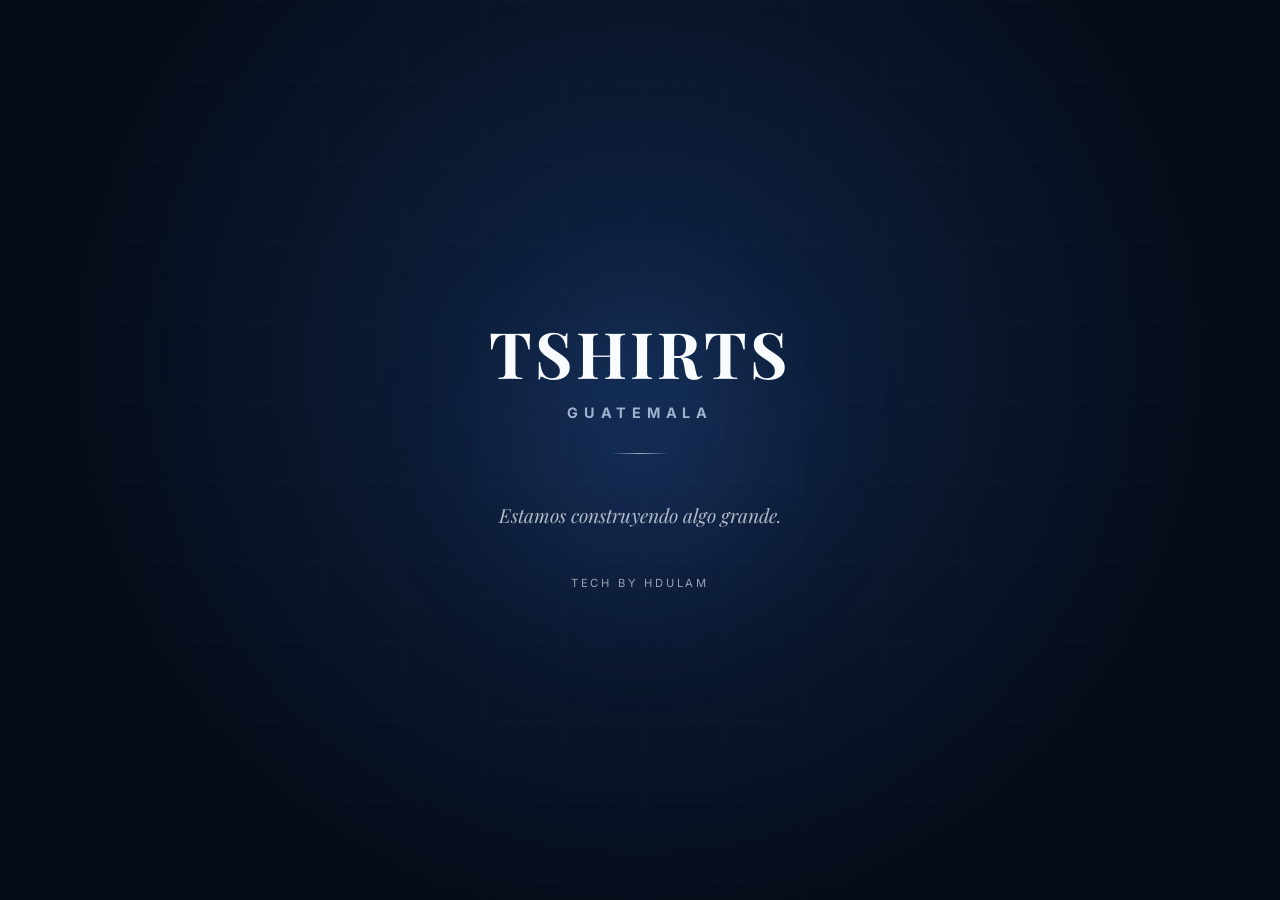
==== index.html @ 7cea71c8 "upload" ====
<!DOCTYPE html>
<html lang="es">
<head>
<meta charset="UTF-8" />
<meta name="viewport" content="width=device-width, initial-scale=1.0" />
<title>TShirts Guatemala — Próximamente</title>

<link href="https://fonts.googleapis.com/css2?family=Playfair+Display:wght@400;600&family=Inter:wght@300;400;500&display=swap" rel="stylesheet">

<style>
*{margin:0;padding:0;box-sizing:border-box}

:root{
  --bg:#050b18;
  --navy:#0d1b2a;
  --soft:#12243d;
  --white:#f8fbff;
  --muted:#9fb3d1;
}

body{
  height:100vh;
  background: radial-gradient(circle at 50% 40%, #0f2547 0%, #050b18 70%);
  font-family:'Inter',sans-serif;
  color:var(--white);
  display:flex;
  align-items:center;
  justify-content:center;
  overflow:hidden;
}

/* subtle noise */
body::before{
  content:"";
  position:fixed;
  inset:0;
  background:linear-gradient(rgba(255,255,255,.03) 1px,transparent 1px),
             linear-gradient(90deg,rgba(255,255,255,.03) 1px,transparent 1px);
  background-size:80px 80px;
  opacity:.4;
}

.wrap{
  text-align:center;
  animation:fade 1s ease forwards;
}

@keyframes fade{
  from{opacity:0;transform:translateY(20px)}
  to{opacity:1;transform:translateY(0)}
}

.brand{
  font-family:'Playfair Display',serif;
  font-size:clamp(2.5rem,6vw,4rem);
  letter-spacing:.05em;
}

.brand span{
  display:block;
  font-size:.9rem;
  letter-spacing:.4em;
  margin-top:.6rem;
  color:var(--muted);
  font-family:'Inter',sans-serif;
}

.line{
  width:60px;
  height:1px;
  background:linear-gradient(90deg,transparent,var(--white),transparent);
  margin:2rem auto;
  opacity:.6;
}

.subtitle{
  font-size:.85rem;
  letter-spacing:.35em;
  text-transform:uppercase;
  color:var(--muted);
}

.message{
  margin-top:3rem;
  font-family:'Playfair Display',serif;
  font-style:italic;
  font-size:1.2rem;
  opacity:.7;
}

.footer{
  margin-top:3rem;
  font-size:.7rem;
  letter-spacing:.25em;
  text-transform:uppercase;
  opacity:.6;
}

.footer span{
  opacity:1;
}

/* elegant floating glow */
.glow{
  position:fixed;
  width:400px;
  height:400px;
  background:radial-gradient(circle, rgba(80,140,255,.15), transparent 70%);
  top:50%;left:50%;
  transform:translate(-50%,-50%);
  filter:blur(60px);
  z-index:-1;
}

</style>
</head>

<body>

<div class="glow"></div>

<main class="wrap">

  <h1 class="brand">
    TSHIRTS
    <span>GUATEMALA</span>
  </h1>

  <div class="line"></div>

  <p class="message">Estamos construyendo algo grande.</p>

  <div class="footer">Tech by <span>HDULAM</span></div>

</main>

</body>
</html>
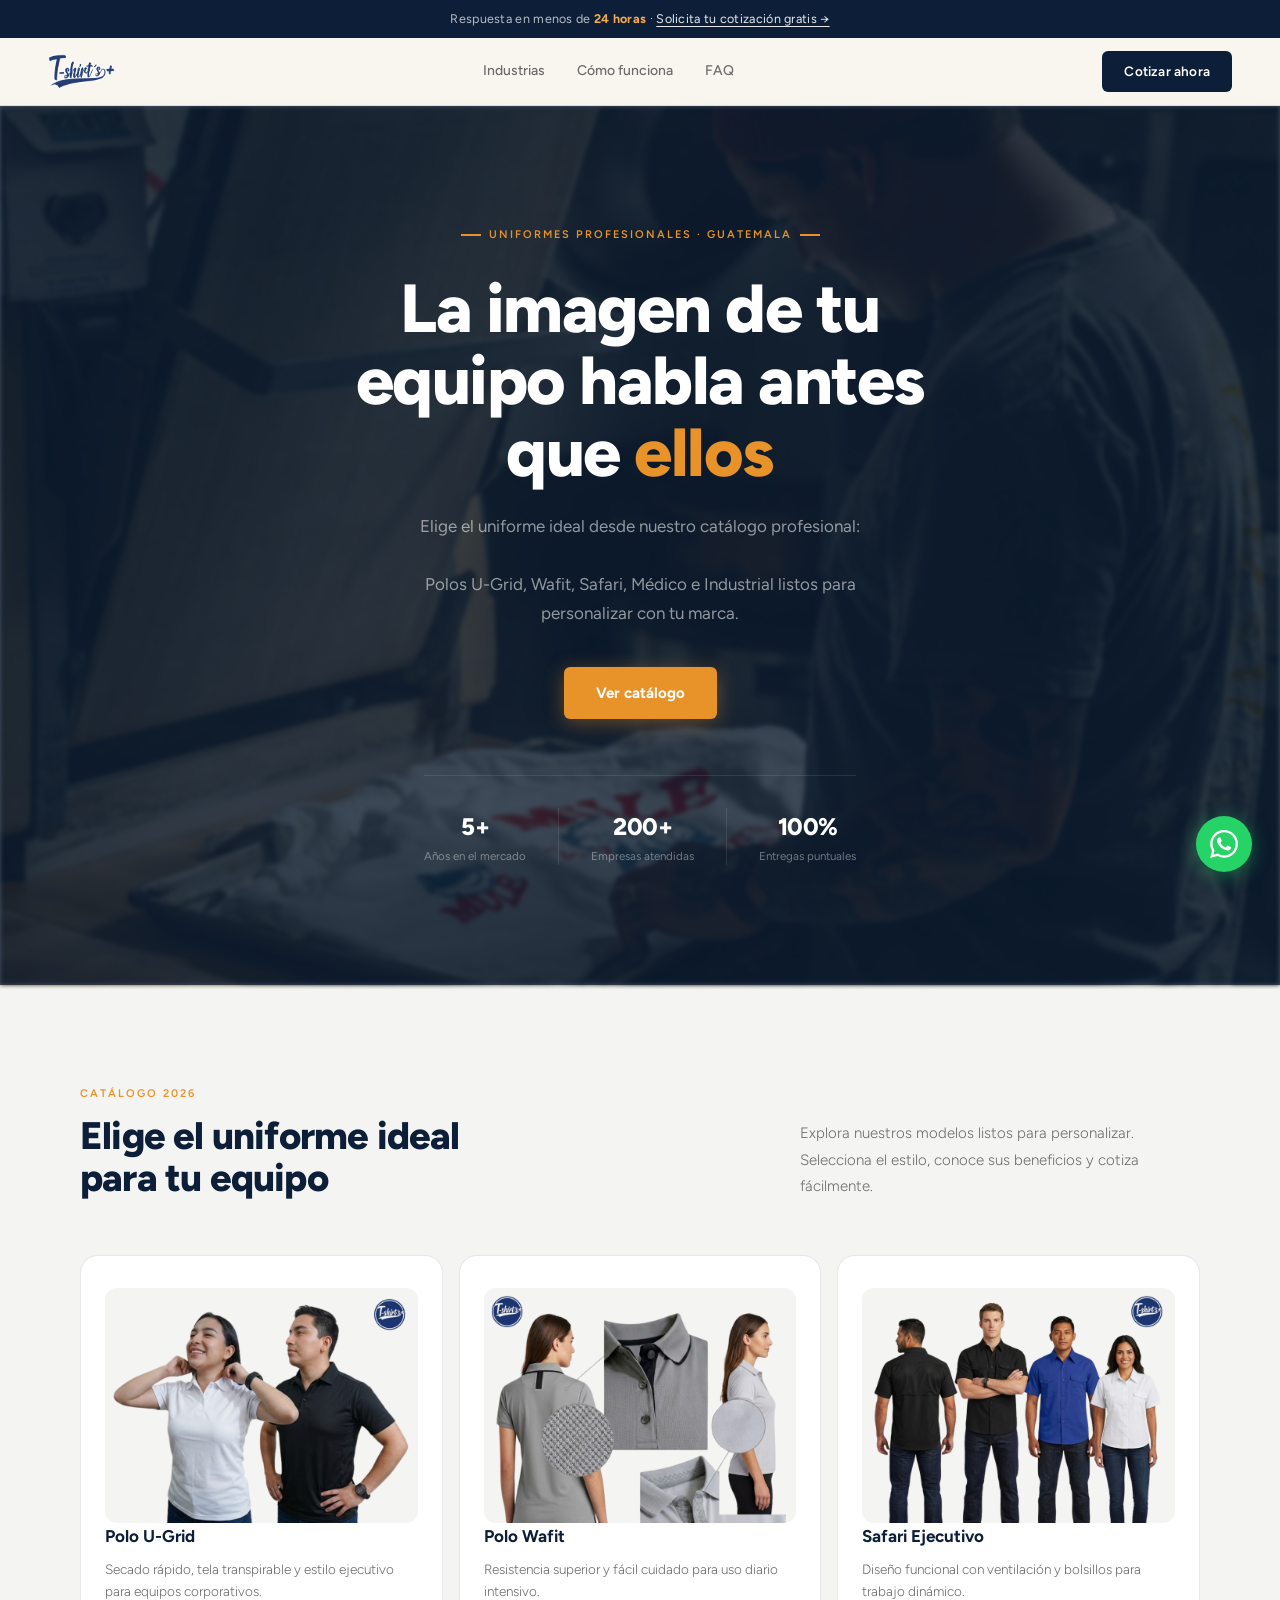
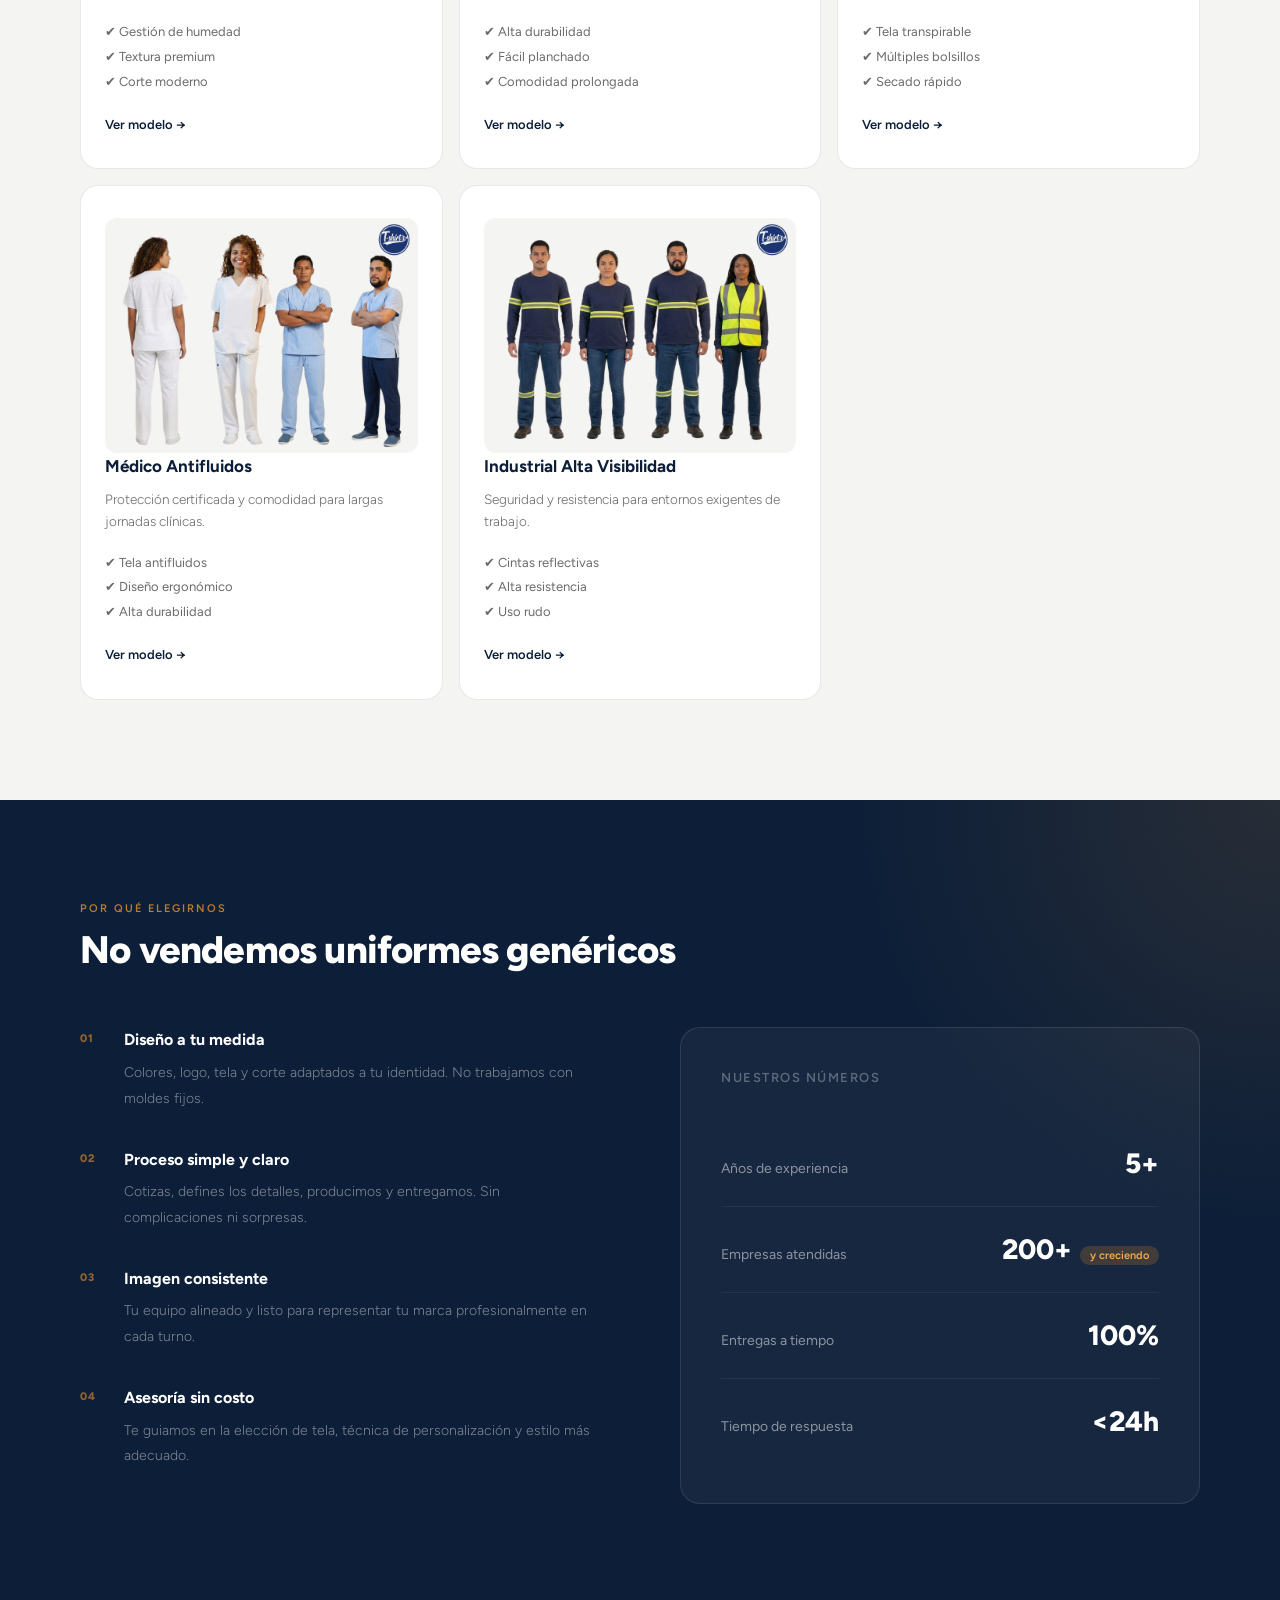
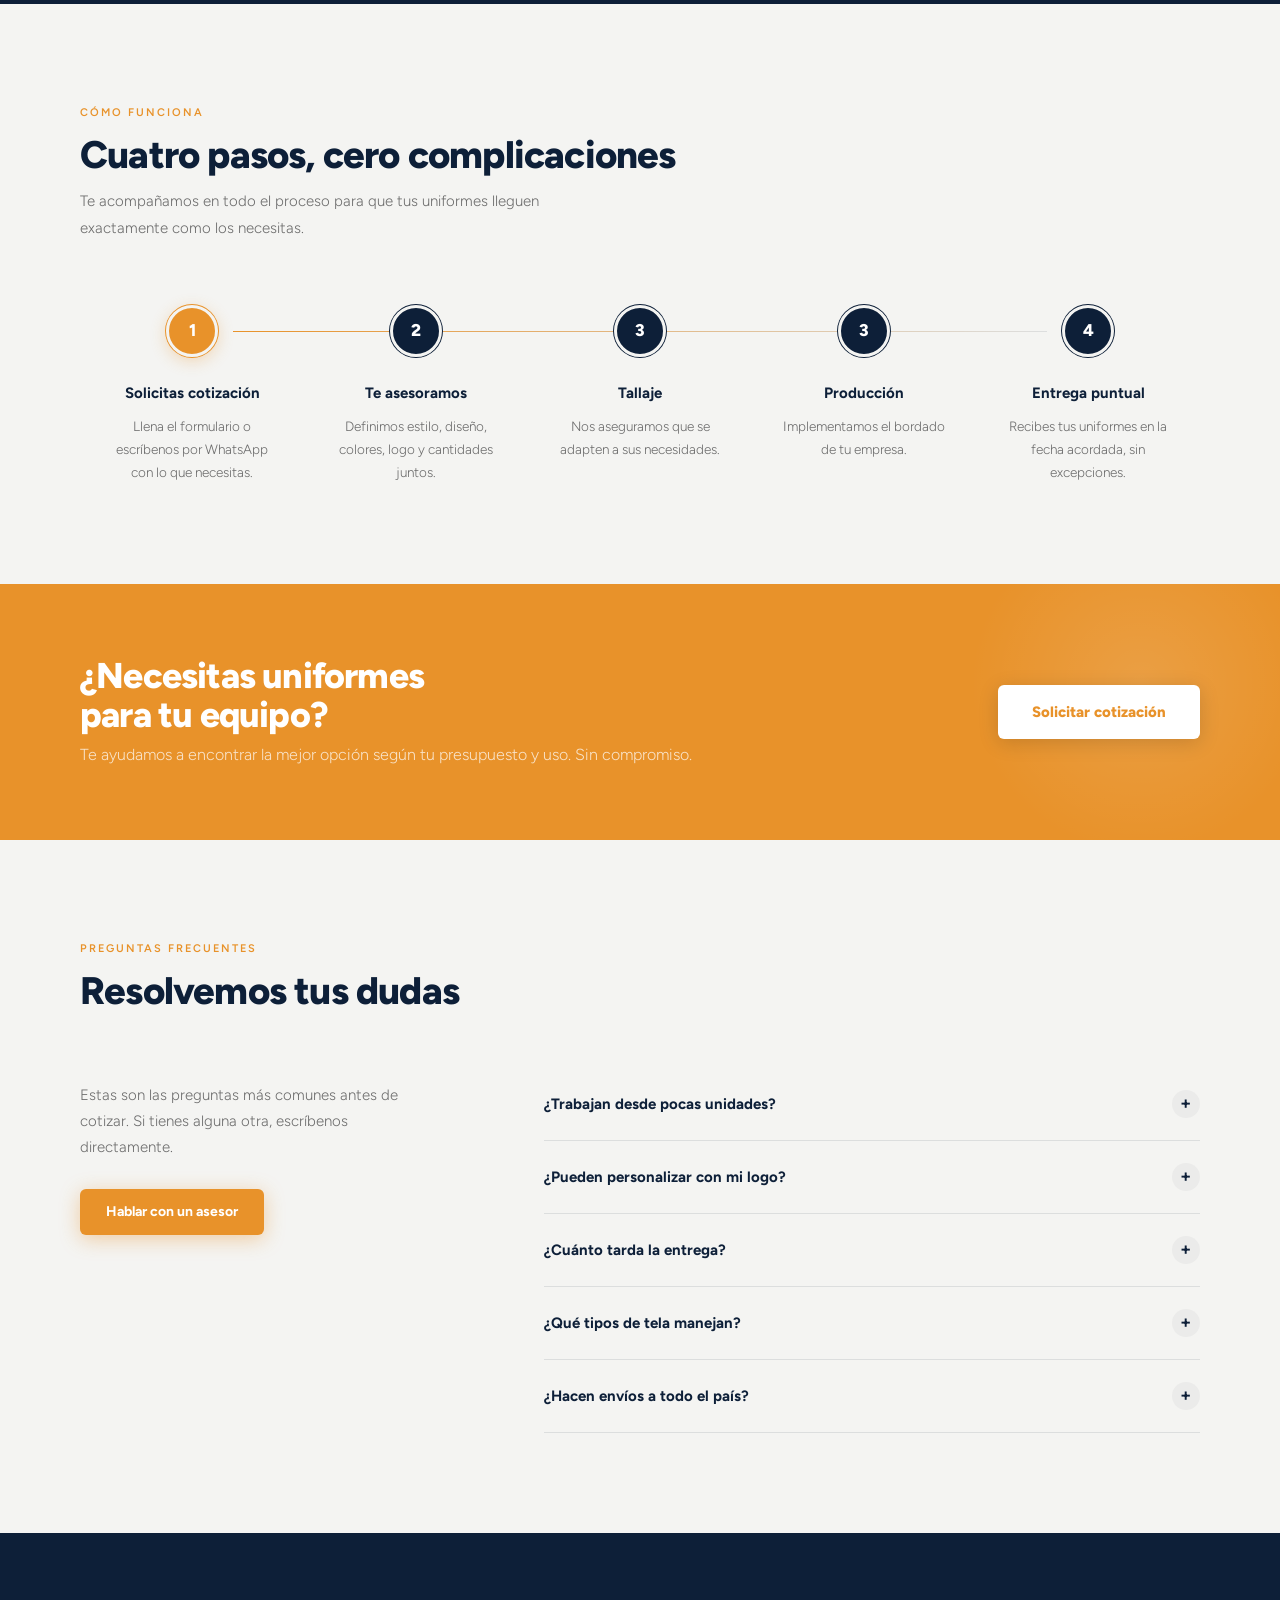
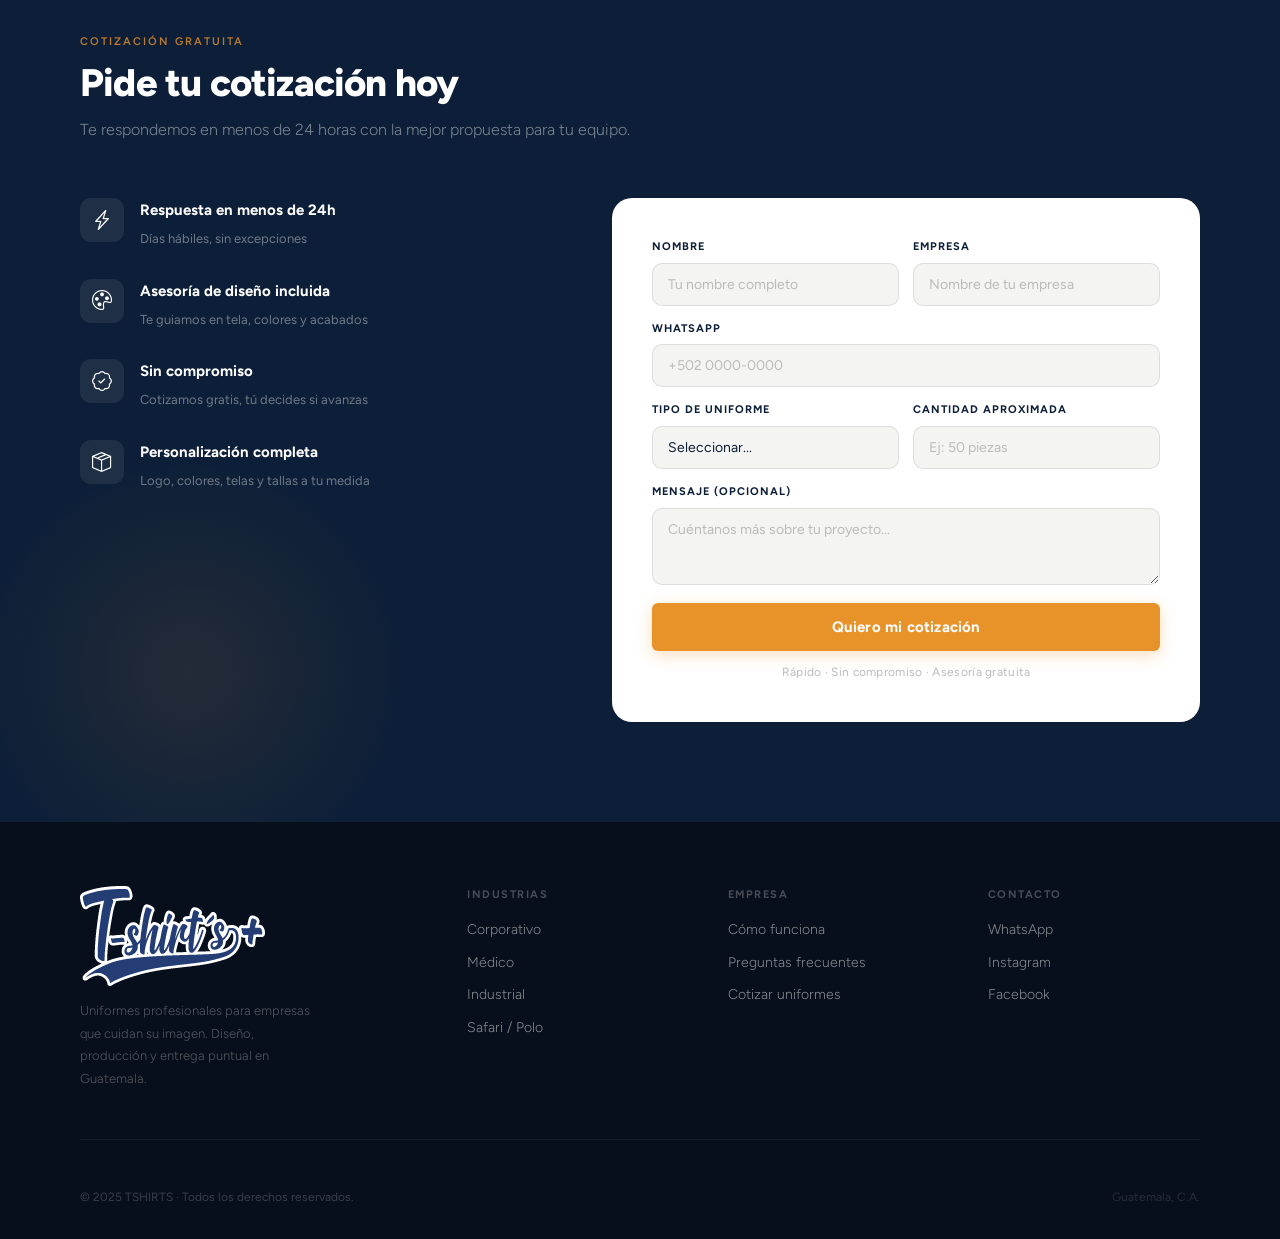
==== commit 614e25e7: "launch" ====
--- a/index.html
+++ b/index.html
@@ -1,138 +1,506 @@
 <!DOCTYPE html>
 <html lang="es">
 <head>
-<meta charset="UTF-8" />
-<meta name="viewport" content="width=device-width, initial-scale=1.0" />
-<title>TShirts Guatemala — Próximamente</title>
-
-<link href="https://fonts.googleapis.com/css2?family=Playfair+Display:wght@400;600&family=Inter:wght@300;400;500&display=swap" rel="stylesheet">
-
-<style>
-*{margin:0;padding:0;box-sizing:border-box}
-
-:root{
-  --bg:#050b18;
-  --navy:#0d1b2a;
-  --soft:#12243d;
-  --white:#f8fbff;
-  --muted:#9fb3d1;
+<meta charset="UTF-8">
+<meta name="viewport" content="width=device-width, initial-scale=1.0">
+<title>TSHIRTS — Uniformes Profesionales Guatemala</title>
+<link rel="preconnect" href="https://fonts.googleapis.com">
+<link href="https://fonts.googleapis.com/css2?family=Figtree:wght@300;400;500;600;700;800;900&display=swap" rel="stylesheet">
+<link rel="stylesheet" href="style.css">
+<link rel="stylesheet" href="https://cdn.jsdelivr.net/npm/bootstrap-icons@1.11.3/font/bootstrap-icons.min.css">
+</head>
+<body>
+
+<div class="topbar">
+  Respuesta en menos de <strong>24 horas</strong> · <a href="#cotizar">Solicita tu cotización gratis →</a>
+</div>
+
+<nav>
+  <a class="logo" href="#">
+  <img src="img/logo.png" alt="TShirts">
+</a>
+  <div class="nav-links">
+    <a href="#industrias">Industrias</a>
+    <a href="#proceso">Cómo funciona</a>
+    <a href="#faq">FAQ</a>
+  </div>
+  <a href="#cotizar" class="nav-cta">Cotizar ahora</a>
+  <button class="nav-hamburger" id="hamburger" aria-label="Menú">
+    <span></span><span></span><span></span>
+  </button>
+</nav>
+
+<!-- Menú móvil -->
+<div class="mobile-menu" id="mobileMenu">
+  <a href="#industrias" onclick="closeMobileMenu()">Industrias</a>
+  <a href="#proceso" onclick="closeMobileMenu()">Cómo funciona</a>
+  <a href="#faq" onclick="closeMobileMenu()">FAQ</a>
+  <a href="#cotizar" class="mob-cta" onclick="closeMobileMenu()">Cotizar ahora</a>
+</div>
+
+<!-- HERO -->
+<section class="hero">
+  <div class="hero-left">
+    <div class="hero-tag">Uniformes profesionales · Guatemala</div>
+    <h1>La imagen de tu<br>equipo habla antes<br>que <em>ellos</em></h1>
+    <p class="hero-sub">Elige el uniforme ideal desde nuestro catálogo profesional: <br> </br> Polos U-Grid, Wafit, Safari, Médico e Industrial listos para personalizar con tu marca.</p>
+    <div class="hero-btns">
+      <a href="#cotizar" class="btn-primary">Ver catálogo</a>
+    </div>
+    <div class="hero-proof">
+      <div class="hero-proof-item">
+        <span class="hero-proof-n">5+</span>
+        <span class="hero-proof-l">Años en el mercado</span>
+      </div>
+      <div class="hero-proof-divider"></div>
+      <div class="hero-proof-item">
+        <span class="hero-proof-n">200+</span>
+        <span class="hero-proof-l">Empresas atendidas</span>
+      </div>
+      <div class="hero-proof-divider"></div>
+      <div class="hero-proof-item">
+        <span class="hero-proof-n">100%</span>
+        <span class="hero-proof-l">Entregas puntuales</span>
+      </div>
+    </div>
+  </div>
+
+
+  <div class="hero-right">
+    <div class="hero-img-placeholder">
+      <img src="img/sfondo.jpg" alt="Uniformes" style="width:100%;height:100%;object-fit:cover;display:block;">
+    </div>
+  </div>
+</section>
+
+<!-- TRUST
+<div class="trust-bar">
+  <span class="trust-label">Confían en nosotros</span>
+  <div class="trust-divider"></div>
+  <div class="trust-logos">
+    <span class="trust-logo-item">Clínica Santa Ana</span>
+    <span class="trust-logo-item">Grupo Industrial GT</span>
+    <span class="trust-logo-item">Hotel Las Cumbres</span>
+    <span class="trust-logo-item">Constructora Alfa</span>
+    <span class="trust-logo-item">Farmacias Del Pueblo</span>
+  </div>
+</div>-->
+
+<!-- INDUSTRIAS -->
+<section class="ind-section" id="catalogo">
+  <div class="section-header">
+    <div>
+      <div class="section-label">Catálogo 2026</div>
+      <div class="section-title">Elige el uniforme ideal<br>para tu equipo</div>
+    </div>
+    <p class="section-sub">
+      Explora nuestros modelos listos para personalizar. Selecciona el estilo, conoce sus beneficios y cotiza fácilmente.
+    </p>
+  </div>
+
+  <div class="ind-grid">
+
+    <!-- U-GRID -->
+    <div class="ind-card">
+      <div class="card-img">
+        <img src="img/1.png" alt="Polo U-Grid">
+      </div>
+      <div class="ind-name">Polo U-Grid</div>
+      <div class="ind-desc">
+        Secado rápido, tela transpirable y estilo ejecutivo para equipos corporativos.
+      </div>
+      <ul class="card-features">
+        <li>✔ Gestión de humedad</li>
+        <li>✔ Textura premium</li>
+        <li>✔ Corte moderno</li>
+      </ul>
+      <a href="polo-ugrid/" class="ind-link">Ver modelo →</a>
+    </div>
+
+    <!-- WAFIT -->
+    <div class="ind-card">
+      <div class="card-img">
+        <img src="img/2.png" alt="Polo Wafit">
+      </div>
+      <div class="ind-name">Polo Wafit</div>
+      <div class="ind-desc">
+        Resistencia superior y fácil cuidado para uso diario intensivo.
+      </div>
+      <ul class="card-features">
+        <li>✔ Alta durabilidad</li>
+        <li>✔ Fácil planchado</li>
+        <li>✔ Comodidad prolongada</li>
+      </ul>
+      <a href="polo-wafit/" class="ind-link">Ver modelo →</a>
+    </div>
+
+    <!-- SAFARI -->
+    <div class="ind-card">
+      <div class="card-img">
+        <img src="img/3.png" alt="Uniforme Safari">
+      </div>
+      <div class="ind-name">Safari Ejecutivo</div>
+      <div class="ind-desc">
+        Diseño funcional con ventilación y bolsillos para trabajo dinámico.
+      </div>
+      <ul class="card-features">
+        <li>✔ Tela transpirable</li>
+        <li>✔ Múltiples bolsillos</li>
+        <li>✔ Secado rápido</li>
+      </ul>
+      <a href="safari/" class="ind-link">Ver modelo →</a>
+    </div>
+
+    <!-- MÉDICO -->
+    <div class="ind-card">
+      <div class="card-img">
+        <img src="img/5.png" alt="Uniforme Médico">
+      </div>
+      <div class="ind-name">Médico Antifluidos</div>
+      <div class="ind-desc">
+        Protección certificada y comodidad para largas jornadas clínicas.
+      </div>
+      <ul class="card-features">
+        <li>✔ Tela antifluidos</li>
+        <li>✔ Diseño ergonómico</li>
+        <li>✔ Alta durabilidad</li>
+      </ul>
+      <a href="medico/" class="ind-link">Ver modelo →</a>
+    </div>
+
+    <!-- INDUSTRIAL -->
+    <div class="ind-card">
+      <div class="card-img">
+        <img src="img/7.png" alt="Uniforme Industrial">
+      </div>
+      <div class="ind-name">Industrial Alta Visibilidad</div>
+      <div class="ind-desc">
+        Seguridad y resistencia para entornos exigentes de trabajo.
+      </div>
+      <ul class="card-features">
+        <li>✔ Cintas reflectivas</li>
+        <li>✔ Alta resistencia</li>
+        <li>✔ Uso rudo</li>
+      </ul>
+      <a href="industrial/" class="ind-link">Ver modelo →</a>
+    </div>
+
+  </div>
+</section>
+
+<!-- POR QUÉ -->
+<section class="why-section">
+  <div class="section-label">Por qué elegirnos</div>
+  <div class="section-title">No vendemos uniformes genéricos</div>
+  <div class="why-grid">
+    <div class="why-list">
+      <div class="why-item">
+        <span class="why-num">01</span>
+        <div class="why-body">
+          <strong>Diseño a tu medida</strong>
+          <span>Colores, logo, tela y corte adaptados a tu identidad. No trabajamos con moldes fijos.</span>
+        </div>
+      </div>
+      <div class="why-item">
+        <span class="why-num">02</span>
+        <div class="why-body">
+          <strong>Proceso simple y claro</strong>
+          <span>Cotizas, defines los detalles, producimos y entregamos. Sin complicaciones ni sorpresas.</span>
+        </div>
+      </div>
+      <div class="why-item">
+        <span class="why-num">03</span>
+        <div class="why-body">
+          <strong>Imagen consistente</strong>
+          <span>Tu equipo alineado y listo para representar tu marca profesionalmente en cada turno.</span>
+        </div>
+      </div>
+      <div class="why-item">
+        <span class="why-num">04</span>
+        <div class="why-body">
+          <strong>Asesoría sin costo</strong>
+          <span>Te guiamos en la elección de tela, técnica de personalización y estilo más adecuado.</span>
+        </div>
+      </div>
+    </div>
+    <div class="why-stats">
+      <div class="why-stats-title">Nuestros números</div>
+      <div class="why-stat">
+        <span class="wlabel">Años de experiencia</span>
+        <span class="wval">5+</span>
+      </div>
+      <div class="why-stat">
+        <span class="wlabel">Empresas atendidas</span>
+        <div><span class="wval">200+</span><span class="wbadge">y creciendo</span></div>
+      </div>
+      <div class="why-stat">
+        <span class="wlabel">Entregas a tiempo</span>
+        <span class="wval">100%</span>
+      </div>
+      <div class="why-stat">
+        <span class="wlabel">Tiempo de respuesta</span>
+        <span class="wval">&lt;24h</span>
+      </div>
+    </div>
+  </div>
+</section>
+
+<!-- PROCESO -->
+<section class="proceso-section" id="proceso">
+  <div class="section-label">Cómo funciona</div>
+  <div class="section-title">Cuatro pasos, cero complicaciones</div>
+  <p class="section-sub" style="font-size:15px;color:var(--gray-text);margin-top:12px;font-weight:300;line-height:1.75;max-width:480px;">Te acompañamos en todo el proceso para que tus uniformes lleguen exactamente como los necesitas.</p>
+  <div class="steps">
+    <div class="step">
+      <div class="step-num">1</div>
+      <div class="step-title">Solicitas cotización</div>
+      <div class="step-desc">Llena el formulario o escríbenos por WhatsApp con lo que necesitas.</div>
+    </div>
+    <div class="step">
+      <div class="step-num">2</div>
+      <div class="step-title">Te asesoramos</div>
+      <div class="step-desc">Definimos estilo, diseño, colores, logo y cantidades juntos.</div>
+    </div>
+    <div class="step">
+      <div class="step-num">3</div>
+      <div class="step-title">Tallaje</div>
+      <div class="step-desc">Nos aseguramos que se adapten a sus necesidades.</div>
+    </div>
+    <div class="step">
+      <div class="step-num">3</div>
+      <div class="step-title">Producción</div>
+      <div class="step-desc">Implementamos el bordado de tu empresa.</div>
+    </div>
+    <div class="step">
+      <div class="step-num">4</div>
+      <div class="step-title">Entrega puntual</div>
+      <div class="step-desc">Recibes tus uniformes en la fecha acordada, sin excepciones.</div>
+    </div>
+  </div>
+</section>
+
+<!-- MID CTA -->
+<div class="mid-cta">
+  <div class="mid-cta-text">
+    <h2>¿Necesitas uniformes<br>para tu equipo?</h2>
+    <p>Te ayudamos a encontrar la mejor opción según tu presupuesto y uso. Sin compromiso.</p>
+  </div>
+  <a href="#cotizar" class="btn-white">Solicitar cotización</a>
+</div>
+
+<!-- FAQ -->
+<section class="faq-section" id="faq">
+  <div class="section-label">Preguntas frecuentes</div>
+  <div class="section-title">Resolvemos tus dudas</div>
+  <div class="faq-layout">
+    <div>
+      <p class="faq-intro-sub">Estas son las preguntas más comunes antes de cotizar. Si tienes alguna otra, escríbenos directamente.</p>
+      <a href="#cotizar" class="btn-primary" style="font-size:14px;padding:12px 26px;">Hablar con un asesor</a>
+    </div>
+    <div class="faq-list">
+      <div class="fq">
+        <div class="fq-q" onclick="toggleFQ(this)"><span>¿Trabajan desde pocas unidades?</span><span class="fq-icon">+</span></div>
+        <div class="fq-a">Sí, trabajamos pedidos de distintos tamaños. Cuéntanos tu cantidad aproximada y te asesoramos sobre las mejores opciones para tu presupuesto.</div>
+      </div>
+      <div class="fq">
+        <div class="fq-q" onclick="toggleFQ(this)"><span>¿Pueden personalizar con mi logo?</span><span class="fq-icon">+</span></div>
+        <div class="fq-a">Por supuesto. Ofrecemos bordado, serigrafía y sublimación según el tipo de uniforme y tela. Te recomendamos la mejor técnica para tu diseño específico.</div>
+      </div>
+      <div class="fq">
+        <div class="fq-q" onclick="toggleFQ(this)"><span>¿Cuánto tarda la entrega?</span><span class="fq-icon">+</span></div>
+        <div class="fq-a">El tiempo varía según el pedido. En tu cotización te damos una fecha exacta de entrega que cumplimos al pie de la letra.</div>
+      </div>
+      <div class="fq">
+        <div class="fq-q" onclick="toggleFQ(this)"><span>¿Qué tipos de tela manejan?</span><span class="fq-icon">+</span></div>
+        <div class="fq-a">Trabajamos con algodón, poliéster, mezclas técnicas e industriales. La elección depende del uso, clima y nivel de exigencia que necesites.</div>
+      </div>
+      <div class="fq">
+        <div class="fq-q" onclick="toggleFQ(this)"><span>¿Hacen envíos a todo el país?</span><span class="fq-icon">+</span></div>
+        <div class="fq-a">Sí, realizamos envíos. Consulta disponibilidad para tu ubicación al momento de cotizar y te confirmamos opciones y costos.</div>
+      </div>
+    </div>
+  </div>
+</section>
+
+<!-- FORM -->
+<section class="form-section" id="cotizar">
+  <div class="section-label">Cotización gratuita</div>
+  <div class="section-title">Pide tu cotización hoy</div>
+  <p class="section-sub-hero">Te respondemos en menos de 24 horas con la mejor propuesta para tu equipo.</p>
+  <div class="form-layout">
+    <div class="form-info">
+      <div class="form-info-item">
+        <div class="form-info-icon"><i class="bi bi-lightning-charge"></i></div>
+        <div class="form-info-text">
+          <strong>Respuesta en menos de 24h</strong>
+          <span>Días hábiles, sin excepciones</span>
+        </div>
+      </div>
+      <div class="form-info-item">
+        <div class="form-info-icon"><i class="bi bi-palette"></i></div>
+        <div class="form-info-text">
+          <strong>Asesoría de diseño incluida</strong>
+          <span>Te guiamos en tela, colores y acabados</span>
+        </div>
+      </div>
+      <div class="form-info-item">
+        <div class="form-info-icon"><i class="bi bi-patch-check"></i></div>
+        <div class="form-info-text">
+          <strong>Sin compromiso</strong>
+          <span>Cotizamos gratis, tú decides si avanzas</span>
+        </div>
+      </div>
+      <div class="form-info-item">
+        <div class="form-info-icon"><i class="bi bi-box-seam"></i></div>
+        <div class="form-info-text">
+          <strong>Personalización completa</strong>
+          <span>Logo, colores, telas y tallas a tu medida</span>
+        </div>
+      </div>
+    </div>
+<form action="https://formsubmit.co/c20bba755dfee04db54af5c5d51a082b" method="POST">
+
+  <!-- Opciones ocultas -->
+  <input type="hidden" name="_captcha" value="false">
+  <input type="hidden" name="_subject" value="Nueva cotización desde la web">
+  <input type="hidden" name="_template" value="table">
+
+  <div class="form-box">
+
+    <div class="form-row">
+      <div class="field">
+        <label>Nombre</label>
+        <input type="text" name="nombre" placeholder="Tu nombre completo" required>
+      </div>
+
+      <div class="field">
+        <label>Empresa</label>
+        <input type="text" name="empresa" placeholder="Nombre de tu empresa">
+      </div>
+    </div>
+
+    <div class="field">
+      <label>WhatsApp</label>
+      <input type="tel" name="whatsapp" placeholder="+502 0000-0000" required>
+    </div>
+
+    <div class="form-row">
+      <div class="field">
+        <label>Tipo de uniforme</label>
+        <select name="tipo_uniforme" required>
+          <option value="">Seleccionar...</option>
+          <option>Corporativo</option>
+          <option>Médico / Clínica</option>
+          <option>Industrial</option>
+          <option>Safari / Polo</option>
+          <option>Otro</option>
+        </select>
+      </div>
+
+      <div class="field">
+        <label>Cantidad aproximada</label>
+        <input type="number" name="cantidad" placeholder="Ej: 50 piezas">
+      </div>
+    </div>
+
+    <div class="field">
+      <label>Mensaje (opcional)</label>
+      <textarea name="mensaje" rows="3" placeholder="Cuéntanos más sobre tu proyecto..."></textarea>
+    </div>
+    <input type="hidden" name="_next" value="https://tshirts.com.gt/gracias">
+    <button type="submit" class="form-btn">
+      Quiero mi cotización
+    </button>
+
+    <p class="form-micro">
+      Rápido · Sin compromiso · Asesoría gratuita
+    </p>
+
+  </div>
+</form>
+  </div>
+</section>
+
+<!-- FOOTER -->
+<footer>
+  <div class="footer-grid">
+    <div>
+      <div class="footer-logo">  <img src="img/logo.png" alt="TShirts"></div>
+      <p class="footer-desc">Uniformes profesionales para empresas que cuidan su imagen. Diseño, producción y entrega puntual en Guatemala.</p>
+    </div>
+    <div class="footer-col">
+      <h4>Industrias</h4>
+      <a href="#industrias">Corporativo</a>
+      <a href="#industrias">Médico</a>
+      <a href="#industrias">Industrial</a>
+      <a href="#industrias">Safari / Polo</a>
+    </div>
+    <div class="footer-col">
+      <h4>Empresa</h4>
+      <a href="#proceso">Cómo funciona</a>
+      <a href="#faq">Preguntas frecuentes</a>
+      <a href="#cotizar">Cotizar uniformes</a>
+    </div>
+    <div class="footer-col">
+      <h4>Contacto</h4>
+      <a href="#">WhatsApp</a>
+      <a href="#">Instagram</a>
+      <a href="#">Facebook</a>
+    </div>
+  </div>
+  <div class="footer-bottom">
+    <span>© 2025 TSHIRTS · Todos los derechos reservados.</span>
+    <span style="color:rgba(255,255,255,0.12);">Guatemala, C.A.</span>
+  </div>
+</footer>
+
+<a href="https://wa.me/50250173186" class="wa">
+  <svg viewBox="0 0 24 24"><path d="M17.472 14.382c-.297-.149-1.758-.867-2.03-.967-.273-.099-.471-.148-.67.15-.197.297-.767.966-.94 1.164-.173.199-.347.223-.644.075-.297-.15-1.255-.463-2.39-1.475-.883-.788-1.48-1.761-1.653-2.059-.173-.297-.018-.458.13-.606.134-.133.298-.347.446-.52.149-.174.198-.298.298-.497.099-.198.05-.371-.025-.52-.075-.149-.669-1.612-.916-2.207-.242-.579-.487-.5-.669-.51-.173-.008-.371-.01-.57-.01-.198 0-.52.074-.792.372-.272.297-1.04 1.016-1.04 2.479 0 1.462 1.065 2.875 1.213 3.074.149.198 2.096 3.2 5.077 4.487.709.306 1.262.489 1.694.625.712.227 1.36.195 1.871.118.571-.085 1.758-.719 2.006-1.413.248-.694.248-1.289.173-1.413-.074-.124-.272-.198-.57-.347m-5.421 7.403h-.004a9.87 9.87 0 01-5.031-1.378l-.361-.214-3.741.982.998-3.648-.235-.374a9.86 9.86 0 01-1.51-5.26c.001-5.45 4.436-9.884 9.888-9.884 2.64 0 5.122 1.03 6.988 2.898a9.825 9.825 0 012.893 6.994c-.003 5.45-4.437 9.884-9.885 9.884m8.413-18.297A11.815 11.815 0 0012.05 0C5.495 0 .16 5.335.157 11.892c0 2.096.547 4.142 1.588 5.945L.057 24l6.305-1.654a11.882 11.882 0 005.683 1.448h.005c6.554 0 11.89-5.335 11.893-11.893a11.821 11.821 0 00-3.48-8.413z"/></svg>
+</a>
+
+<script>
+// Hamburger menu
+const hamburger = document.getElementById('hamburger');
+const mobileMenu = document.getElementById('mobileMenu');
+hamburger.addEventListener('click', () => {
+  hamburger.classList.toggle('open');
+  mobileMenu.classList.toggle('open');
+  document.body.style.overflow = mobileMenu.classList.contains('open') ? 'hidden' : '';
+});
+function closeMobileMenu() {
+  hamburger.classList.remove('open');
+  mobileMenu.classList.remove('open');
+  document.body.style.overflow = '';
 }
 
-body{
-  height:100vh;
-  background: radial-gradient(circle at 50% 40%, #0f2547 0%, #050b18 70%);
-  font-family:'Inter',sans-serif;
-  color:var(--white);
-  display:flex;
-  align-items:center;
-  justify-content:center;
-  overflow:hidden;
+// FAQ accordion
+function toggleFQ(btn) {
+  const fq = btn.closest('.fq');
+  const a = btn.nextElementSibling;
+  const icon = btn.querySelector('.fq-icon');
+  const open = a.classList.contains('open');
+  document.querySelectorAll('.fq-a').forEach(x => x.classList.remove('open'));
+  document.querySelectorAll('.fq-icon').forEach(x => x.textContent = '+');
+  document.querySelectorAll('.fq').forEach(x => x.classList.remove('open'));
+  if (!open) {
+    a.classList.add('open');
+    icon.textContent = '−';
+    fq.classList.add('open');
+  }
 }
 
-/* subtle noise */
-body::before{
-  content:"";
-  position:fixed;
-  inset:0;
-  background:linear-gradient(rgba(255,255,255,.03) 1px,transparent 1px),
-             linear-gradient(90deg,rgba(255,255,255,.03) 1px,transparent 1px);
-  background-size:80px 80px;
-  opacity:.4;
+// Form submit
+function handleSubmit(btn) {
+  const orig = btn.innerHTML;
+  btn.innerHTML = '<i class="bi bi-check-lg"></i> ¡Cotización enviada!';
+  btn.style.background = '#2a7a55';
+  btn.style.boxShadow = '0 4px 20px rgba(42,122,85,0.35)';
+  setTimeout(() => {
+    btn.innerHTML = orig;
+    btn.style.background = '';
+    btn.style.boxShadow = '';
+  }, 3500);
 }
-
-.wrap{
-  text-align:center;
-  animation:fade 1s ease forwards;
-}
-
-@keyframes fade{
-  from{opacity:0;transform:translateY(20px)}
-  to{opacity:1;transform:translateY(0)}
-}
-
-.brand{
-  font-family:'Playfair Display',serif;
-  font-size:clamp(2.5rem,6vw,4rem);
-  letter-spacing:.05em;
-}
-
-.brand span{
-  display:block;
-  font-size:.9rem;
-  letter-spacing:.4em;
-  margin-top:.6rem;
-  color:var(--muted);
-  font-family:'Inter',sans-serif;
-}
-
-.line{
-  width:60px;
-  height:1px;
-  background:linear-gradient(90deg,transparent,var(--white),transparent);
-  margin:2rem auto;
-  opacity:.6;
-}
-
-.subtitle{
-  font-size:.85rem;
-  letter-spacing:.35em;
-  text-transform:uppercase;
-  color:var(--muted);
-}
-
-.message{
-  margin-top:3rem;
-  font-family:'Playfair Display',serif;
-  font-style:italic;
-  font-size:1.2rem;
-  opacity:.7;
-}
-
-.footer{
-  margin-top:3rem;
-  font-size:.7rem;
-  letter-spacing:.25em;
-  text-transform:uppercase;
-  opacity:.6;
-}
-
-.footer span{
-  opacity:1;
-}
-
-/* elegant floating glow */
-.glow{
-  position:fixed;
-  width:400px;
-  height:400px;
-  background:radial-gradient(circle, rgba(80,140,255,.15), transparent 70%);
-  top:50%;left:50%;
-  transform:translate(-50%,-50%);
-  filter:blur(60px);
-  z-index:-1;
-}
-
-</style>
-</head>
-
-<body>
-
-<div class="glow"></div>
-
-<main class="wrap">
-
-  <h1 class="brand">
-    TSHIRTS
-    <span>GUATEMALA</span>
-  </h1>
-
-  <div class="line"></div>
-
-  <p class="message">Estamos construyendo algo grande.</p>
-
-  <div class="footer">Tech by <span>HDULAM</span></div>
-
-</main>
-
+</script>
 </body>
 </html>
--- a/style.css
+++ b/style.css
@@ -0,0 +1,1268 @@
+:root {
+  --navy: #0d1f38;
+  --navy-mid: #1a3356;
+  --amber: #e8922a;
+  --amber-light: #f5a94e;
+  --cream: #f4f4f2;
+  --white: #ffffff;
+  --gray-light: #ebebea;
+  --gray-text: #6b6b6b;
+  --border: rgba(13,31,56,0.1);
+  --font-head: 'Figtree', sans-serif;
+  --font-body: 'Figtree', sans-serif;
+}
+
+*, *::before, *::after { box-sizing: border-box; margin: 0; padding: 0; }
+html {
+  scroll-behavior: smooth;
+  overflow-x: hidden;
+}
+
+body {
+  font-family: var(--font-body);
+  background: var(--cream);
+  color: var(--navy);
+  font-size: 16px;
+  line-height: 1.6;
+  overflow-x: hidden;
+  width: 100%;
+}
+
+/* ─── TOPBAR ─── */
+.topbar {
+  background: var(--navy);
+  color: rgba(255,255,255,0.7);
+  font-size: 12.5px;
+  font-family: var(--font-body);
+  letter-spacing: 0.3px;
+  text-align: center;
+  padding: 9px 20px;
+}
+.topbar strong { color: var(--amber-light); }
+.topbar a { color: rgba(255,255,255,0.9); text-decoration: underline; text-underline-offset: 3px; }
+
+/* ─── NAV ─── */
+nav {
+  position: sticky; top: 0; z-index: 200;
+  background: rgba(249,246,240,0.94);
+  backdrop-filter: blur(14px);
+  -webkit-backdrop-filter: blur(14px);
+  border-bottom: 1px solid var(--border);
+  padding: 0 48px;
+  height: 68px;
+  display: flex; align-items: center; justify-content: space-between;
+}
+.logo {
+  display: flex;
+  align-items: center;
+  text-decoration: none;
+}
+
+.logo img {
+  height: 36px;   /* desktop */
+  width: auto;
+  object-fit: contain;
+}
+
+/* Tablet */
+@media (max-width: 1024px) {
+  .logo img {
+    height: 32px;
+  }
+}
+
+/* Mobile */
+@media (max-width: 768px) {
+  .logo img {
+    height: 28px;
+  }
+}
+.logo-dot { width: 8px; height: 8px; background: var(--amber); border-radius: 50%; margin-left: 3px; margin-bottom: 10px; }
+.nav-links { display: flex; gap: 32px; }
+.nav-links a {
+  font-family: var(--font-body);
+  font-size: 14px;
+  font-weight: 500;
+  color: var(--gray-text);
+  text-decoration: none;
+  transition: color 0.2s;
+}
+.nav-links a:hover { color: var(--navy); }
+.nav-cta {
+  background: var(--navy);
+  color: #fff;
+  font-weight: 600;
+  font-size: 13.5px;
+  letter-spacing: 0.2px;
+  padding: 10px 22px;
+  border-radius: 6px;
+  text-decoration: none;
+  transition: background 0.2s, transform 0.15s;
+}
+.nav-cta:hover { background: var(--navy-mid); transform: translateY(-1px); }
+
+/* ─── HERO / JUMBOTRON ─── */
+.hero {
+  position: relative;
+  min-height: 82vh;
+
+  display: flex;
+  align-items: center;     /* vertical center */
+  justify-content: center; /* horizontal center */
+
+  text-align: center;
+
+  padding: 120px 40px;
+}
+
+/* Background image layer */
+.hero::before {
+  content: '';
+  position: absolute;
+  inset: 0;
+
+  background: url('img/sfondo.jpg') center/cover no-repeat;
+
+  filter: blur(2px);
+  transform: scale(1); /* avoids blur edges */
+
+  z-index: 0;
+}
+
+/* Blue overlay */
+.hero::after {
+  content: '';
+  position: absolute;
+  inset: 0;
+
+  background: rgba(13, 31, 56, 0.75); /* your navy */
+
+  z-index: 1;
+}
+
+/* Content stays above */
+.hero > * {
+  position: relative;
+  z-index: 2;
+  overflow: hidden;
+}
+
+
+/* Lado izquierdo: ahora es el contenedor centrado */
+.hero-left {
+  display: flex;
+  flex-direction: column;
+  align-items: center;     /* center children horizontally */
+  justify-content: center;
+
+  text-align: center;
+
+  max-width: 780px;
+  width: 100%;
+  margin: 0 auto;          /* 👈 ensures centering */
+
+  position: relative;
+  z-index: 2;
+}
+
+.hero-tag {
+  display: inline-flex;
+  align-items: center;
+  gap: 8px;
+  font-size: 11px;
+  font-weight: 600;
+  letter-spacing: 2px;
+  text-transform: uppercase;
+  color: var(--amber);
+  margin-bottom: 28px;
+}
+.hero-tag::before {
+  content: '';
+  display: block;
+  width: 20px;
+  height: 2px;
+  background: var(--amber);
+  flex-shrink: 0;
+}
+.hero-tag::after {
+  content: '';
+  display: block;
+  width: 20px;
+  height: 2px;
+  background: var(--amber);
+  flex-shrink: 0;
+}
+
+.hero h1 {
+  font-size: clamp(38px, 5.5vw, 68px);
+  font-weight: 800;
+  line-height: 1.06;
+  letter-spacing: -1.5px;
+  color: #fff;
+  margin-bottom: 24px;
+}
+.hero h1 em {
+  font-style: normal;
+  color: var(--amber);
+}
+
+.hero-sub {
+  font-size: 17px;
+  font-weight: 400;
+  color: rgba(255,255,255,0.55);
+  line-height: 1.7;
+  max-width: 520px;
+  margin-bottom: 40px;
+}
+
+.hero-btns {
+  display: flex;
+  gap: 14px;
+  align-items: center;
+  flex-wrap: wrap;
+  justify-content: center;
+  margin-bottom: 56px;
+}
+
+.btn-primary {
+  background: var(--amber);
+  color: #fff;
+  font-weight: 700;
+  font-size: 15px;
+  padding: 14px 32px;
+  border-radius: 6px;
+  text-decoration: none;
+  display: inline-block;
+  transition: background 0.2s, transform 0.15s, box-shadow 0.2s;
+  box-shadow: 0 4px 20px rgba(232,146,42,0.4);
+}
+.btn-primary:hover {
+  background: #d47e1e;
+  transform: translateY(-1px);
+  box-shadow: 0 8px 28px rgba(232,146,42,0.5);
+}
+
+.btn-ghost {
+  font-size: 14px;
+  font-weight: 600;
+  color: rgba(255,255,255,0.7);
+  text-decoration: none;
+  display: inline-flex;
+  align-items: center;
+  gap: 5px;
+  transition: color 0.2s;
+}
+.btn-ghost:hover { color: #fff; }
+
+.hero-proof {
+  display: flex;
+  gap: 32px;
+  padding-top: 32px;
+  border-top: 1px solid rgba(255,255,255,0.1);
+  justify-content: center;
+}
+.hero-proof-item {
+  display: flex;
+  flex-direction: column;
+  align-items: center;
+}
+.hero-proof-n {
+  font-size: 24px;
+  font-weight: 800;
+  color: #fff;
+  letter-spacing: -0.5px;
+}
+.hero-proof-l {
+  font-size: 11.5px;
+  color: rgba(255,255,255,0.4);
+  font-weight: 400;
+}
+.hero-proof-divider {
+  width: 1px;
+  background: rgba(255,255,255,0.1);
+  align-self: stretch;
+}
+
+/* ─── (imagen placeholder ya no se usa en jumbotron) ─── */
+.hero-img-placeholder,
+.hero-img-placeholder svg,
+.hero-img-placeholder-label,
+.hero-img-placeholder-sub { display: none; }
+
+
+/* ─── LOGOS / TRUST ─── */
+.trust-bar {
+  background: #fff;
+  border-bottom: 1px solid var(--border);
+  padding: 22px 80px;
+  display: flex;
+  align-items: center;
+  gap: 40px;
+}
+.trust-label {
+  font-size: 12px;
+  font-weight: 500;
+  letter-spacing: 0.5px;
+  color: black;
+  white-space: nowrap;
+  flex-shrink: 0;
+}
+.trust-divider { width: 1px; height: 20px; background: var(--border); flex-shrink: 0; }
+.trust-logos {
+  display: flex;
+  align-items: center;
+  gap: 36px;
+  flex-wrap: wrap;
+}
+.trust-logo-item {
+  font-family: var(--font-head);
+  font-size: 13px;
+  font-weight: 700;
+  color: darkgray;
+  letter-spacing: 0.5px;
+  text-transform: uppercase;
+}
+
+/* ─── INDUSTRIAS ─── */
+.ind-section {
+  padding: 100px 80px;
+  background: var(--cream);
+}
+.section-header {
+  display: flex;
+  align-items: flex-end;
+  justify-content: space-between;
+  margin-bottom: 56px;
+  gap: 40px;
+}
+.section-label {
+  font-size: 11px;
+  font-weight: 600;
+  letter-spacing: 2px;
+  text-transform: uppercase;
+  color: var(--amber);
+  margin-bottom: 12px;
+}
+.section-title {
+  font-family: var(--font-head);
+  font-size: clamp(28px, 3vw, 40px);
+  font-weight: 800;
+  letter-spacing: -0.8px;
+  color: var(--navy);
+  line-height: 1.1;
+}
+.section-sub {
+  font-size: 15px;
+  color: var(--gray-text);
+  line-height: 1.75;
+  max-width: 400px;
+  font-weight: 300;
+}
+
+.ind-grid {
+  display: grid;
+  grid-template-columns: repeat(3, 1fr);
+  gap: 16px;
+}
+
+.ind-card {
+  background: #fff;
+  border: 1px solid var(--border);
+  border-radius: 18px;
+  padding: 32px 24px;
+  transition: transform 0.2s, box-shadow 0.2s, border-color 0.2s;
+  cursor: default;
+  position: relative;
+  overflow: hidden;
+}
+.ind-card::before {
+  content: '';
+  position: absolute;
+  top: 0; left: 0; right: 0;
+  height: 3px;
+  background: var(--amber);
+  transform: scaleX(0);
+  transform-origin: left;
+  transition: transform 0.3s ease;
+}
+.ind-card:hover {
+  transform: translateY(-4px);
+  box-shadow: 0 16px 40px rgba(13,31,56,0.1);
+  border-color: rgba(13,31,56,0.18);
+}
+.ind-card:hover::before { transform: scaleX(1); }
+
+.ind-icon-wrap {
+  width: 52px; height: 52px;
+  background: var(--cream);
+  border-radius: 12px;
+  display: flex; align-items: center; justify-content: center;
+  font-size: 26px;
+  margin-bottom: 20px;
+}
+.ind-name {
+  font-family: var(--font-head);
+  font-size: 17px;
+  font-weight: 700;
+  color: var(--navy);
+  margin-bottom: 8px;
+}
+.ind-desc {
+  font-size: 13.5px;
+  color: var(--gray-text);
+  line-height: 1.65;
+  margin-bottom: 20px;
+  font-weight: 300;
+}
+.ind-link {
+  font-size: 13px;
+  font-weight: 600;
+  font-family: var(--font-head);
+  color: var(--navy);
+  text-decoration: none;
+  display: inline-flex;
+  align-items: center;
+  gap: 5px;
+}
+.ind-link:hover { color: var(--amber); }
+
+/* ─── POR QUÉ ─── */
+.why-section {
+  background: var(--navy);
+  padding: 100px 80px;
+  position: relative;
+  overflow: hidden;
+}
+.why-section::before {
+  content: '';
+  position: absolute;
+  top: 0; right: 0;
+  width: 500px; height: 500px;
+  background: radial-gradient(circle at top right, rgba(232,146,42,0.12) 0%, transparent 60%);
+  pointer-events: none;
+  max-width: 100%;
+}
+
+.why-section .section-label { color: rgba(232,146,42,0.8); }
+.why-section .section-title { color: #fff; }
+
+.why-grid {
+  display: grid;
+  grid-template-columns: 1fr 1fr;
+  gap: 80px;
+  margin-top: 56px;
+  align-items: start;
+  position: relative;
+  z-index: 1;
+}
+
+.why-list {
+  display: flex;
+  flex-direction: column;
+  gap: 36px;
+}
+.why-item { display: flex; gap: 20px; align-items: flex-start; }
+.why-num {
+  font-family: var(--font-head);
+  font-size: 11px;
+  font-weight: 800;
+  letter-spacing: 1px;
+  color: var(--amber);
+  opacity: 0.6;
+  padding-top: 3px;
+  flex-shrink: 0;
+  width: 24px;
+}
+.why-body strong {
+  display: block;
+  font-family: var(--font-head);
+  font-size: 16px;
+  font-weight: 700;
+  color: #fff;
+  margin-bottom: 6px;
+}
+.why-body span {
+  font-size: 14px;
+  color: rgba(255,255,255,0.45);
+  line-height: 1.7;
+  font-weight: 300;
+}
+
+.why-stats {
+  background: rgba(255,255,255,0.04);
+  border: 1px solid rgba(255,255,255,0.1);
+  border-radius: 20px;
+  padding: 40px;
+}
+.why-stats-title {
+  font-family: var(--font-head);
+  font-size: 13px;
+  font-weight: 600;
+  letter-spacing: 1.5px;
+  text-transform: uppercase;
+  color: rgba(255,255,255,0.3);
+  margin-bottom: 32px;
+}
+.why-stat {
+  display: flex;
+  justify-content: space-between;
+  align-items: baseline;
+  padding: 20px 0;
+  border-bottom: 1px solid rgba(255,255,255,0.06);
+}
+.why-stat:last-child { border-bottom: none; }
+.wlabel {
+  font-size: 14px;
+  color: rgba(255,255,255,0.5);
+}
+.wval {
+  font-family: var(--font-head);
+  font-size: 28px;
+  font-weight: 800;
+  color: #fff;
+}
+.wbadge {
+  font-size: 11px;
+  background: rgba(232,146,42,0.2);
+  color: var(--amber-light);
+  padding: 3px 10px;
+  border-radius: 100px;
+  font-weight: 600;
+  margin-left: 8px;
+}
+.form-info-icon i {
+  color: #fff;
+}
+
+/* ─── PROCESO ─── */
+.proceso-section {
+  padding: 100px 80px;
+  background: var(--cream);
+}
+
+.steps {
+  display: grid;
+  grid-template-columns: repeat(5, 1fr);
+  gap: 0;
+  margin-top: 64px;
+  position: relative;
+}
+.steps::before {
+  content: '';
+  position: absolute;
+  top: 26px;
+  left: calc(12.5% + 13px);
+  right: calc(12.5% + 13px);
+  height: 1px;
+  background: linear-gradient(90deg, var(--amber) 0%, var(--border) 100%);
+}
+
+.step { padding: 0 28px; text-align: center; }
+.step-num {
+  width: 52px; height: 52px;
+  border-radius: 50%;
+  background: var(--navy);
+  color: #fff;
+  font-family: var(--font-head);
+  font-size: 17px;
+  font-weight: 800;
+  display: flex; align-items: center; justify-content: center;
+  margin: 0 auto 24px;
+  position: relative; z-index: 1;
+  border: 3px solid var(--cream);
+  box-shadow: 0 0 0 1px var(--navy);
+}
+.step:first-child .step-num {
+  background: var(--amber);
+  box-shadow: 0 0 0 1px var(--amber), 0 4px 16px rgba(232,146,42,0.3);
+}
+.step-title {
+  font-family: var(--font-head);
+  font-size: 15px;
+  font-weight: 700;
+  color: var(--navy);
+  margin-bottom: 10px;
+}
+.step-desc {
+  font-size: 13.5px;
+  color: var(--gray-text);
+  line-height: 1.7;
+  font-weight: 300;
+}
+
+/* ─── PRODUCTOS ─── */
+.prod-section {
+  background: #fff;
+  padding: 100px 80px;
+}
+.product-layout {
+  display: grid;
+  grid-template-columns: 1fr 1fr;
+  gap: 60px;
+  max-width: 1100px;
+  margin: 0 auto;
+  align-items: start;
+}
+.prod-grid {
+  display: grid;
+  grid-template-columns: repeat(3, 1fr);
+  gap: 20px;
+  margin-top: 56px;
+}
+
+.prod-card {
+  border: 1px solid var(--border);
+  border-radius: 18px;
+  overflow: hidden;
+  transition: transform 0.25s, box-shadow 0.25s;
+}
+.prod-card:hover {
+  transform: translateY(-5px);
+  box-shadow: 0 20px 50px rgba(13,31,56,0.1);
+}
+.prod-img {
+  height: 200px;
+  display: flex;
+  align-items: center;
+  justify-content: center;
+  font-size: 80px;
+  position: relative;
+}
+.prod-img-1 { background: linear-gradient(135deg, #e8f4ff 0%, #d0e7f8 100%); }
+.prod-img-2 { background: linear-gradient(135deg, #edf7ec 0%, #d3ecd2 100%); }
+.prod-img-3 { background: linear-gradient(135deg, #fff4e8 0%, #ffe0c2 100%); }
+
+.prod-pill {
+  position: absolute;
+  top: 16px; left: 16px;
+  font-size: 11px;
+  font-weight: 700;
+  font-family: var(--font-head);
+  padding: 5px 12px;
+  border-radius: 100px;
+  letter-spacing: 0.3px;
+}
+.pill-amber { background: var(--amber); color: #fff; }
+.pill-navy { background: var(--navy); color: #fff; }
+
+.prod-body { padding: 22px 24px 28px; }
+.prod-name {
+  font-family: var(--font-head);
+  font-size: 17px;
+  font-weight: 700;
+  color: var(--navy);
+  margin-bottom: 4px;
+}
+.prod-use {
+  font-size: 13px;
+  color: var(--gray-text);
+  margin-bottom: 18px;
+  font-weight: 300;
+}
+.prod-cta {
+  font-size: 13px;
+  font-weight: 700;
+  font-family: var(--font-head);
+  color: var(--amber);
+  text-decoration: none;
+  display: inline-flex;
+  align-items: center;
+  gap: 5px;
+}
+.prod-cta:hover { color: var(--navy); }
+
+/* ─── MID CTA ─── */
+.mid-cta {
+  background: var(--amber);
+  padding: 72px 80px;
+  display: flex;
+  align-items: center;
+  justify-content: space-between;
+  gap: 48px;
+  position: relative;
+  overflow: hidden;
+}
+.mid-cta::before {
+  content: '';
+  position: absolute;
+  right: -60px; top: -100px;
+  width: 400px; height: 400px;
+  background: radial-gradient(circle, rgba(255,255,255,0.12) 0%, transparent 60%);
+  pointer-events: none;
+}
+.mid-cta-text { position: relative; z-index: 1; }
+.mid-cta h2 {
+  font-family: var(--font-head);
+  font-size: clamp(24px, 2.8vw, 36px);
+  font-weight: 800;
+  letter-spacing: -0.8px;
+  color: #fff;
+  margin-bottom: 8px;
+  line-height: 1.1;
+}
+.mid-cta p {
+  font-size: 16px;
+  color: rgba(255,255,255,0.75);
+  font-weight: 300;
+}
+.btn-white {
+  background: #fff;
+  color: var(--amber);
+  font-weight: 800;
+  font-size: 15px;
+  padding: 15px 34px;
+  border-radius: 6px;
+  text-decoration: none;
+  white-space: nowrap;
+  transition: transform 0.15s, box-shadow 0.2s;
+  position: relative; z-index: 1;
+  box-shadow: 0 4px 20px rgba(0,0,0,0.15);
+}
+.btn-white:hover {
+  transform: translateY(-2px);
+  box-shadow: 0 8px 30px rgba(0,0,0,0.2);
+}
+
+/* ─── FAQ ─── */
+.faq-section {
+  padding: 100px 80px;
+  background: var(--cream);
+}
+
+.faq-layout {
+  display: grid;
+  grid-template-columns: 1fr 1.8fr;
+  gap: 100px;
+  margin-top: 56px;
+  align-items: start;
+}
+.faq-intro-sub {
+  font-size: 15px;
+  color: var(--gray-text);
+  line-height: 1.75;
+  margin-top: 14px;
+  margin-bottom: 28px;
+  font-weight: 300;
+}
+
+.fq {
+  border-bottom: 1px solid var(--border);
+}
+.fq-q {
+  padding: 22px 0;
+  display: flex;
+  justify-content: space-between;
+  cursor: pointer;
+  font-family: var(--font-head);
+  font-size: 15px;
+  font-weight: 700;
+  color: var(--navy);
+  gap: 16px;
+  align-items: center;
+  transition: color 0.2s;
+}
+.fq-q:hover { color: var(--amber); }
+.fq-icon {
+  width: 28px; height: 28px;
+  border-radius: 50%;
+  background: var(--gray-light);
+  display: flex; align-items: center; justify-content: center;
+  font-size: 18px;
+  color: var(--navy);
+  flex-shrink: 0;
+  transition: background 0.2s, color 0.2s;
+}
+.fq.open .fq-icon {
+  background: var(--amber);
+  color: #fff;
+}
+.fq-a {
+  max-height: 0;
+  overflow: hidden;
+  font-size: 14.5px;
+  color: var(--gray-text);
+  line-height: 1.75;
+  font-weight: 300;
+  transition: max-height 0.35s ease, padding 0.3s;
+}
+.fq-a.open { max-height: 200px; padding-bottom: 22px; }
+
+/* ─── FORM ─── */
+.form-section {
+  background: var(--navy);
+  padding: 100px 80px;
+  position: relative;
+  overflow: hidden;
+}
+.form-section::before {
+  content: '';
+  position: absolute;
+  bottom: -100px; left: -60px;
+  width: 500px; height: 500px;
+  background: radial-gradient(circle, rgba(232,146,42,0.1) 0%, transparent 60%);
+  pointer-events: none;
+}
+.form-section .section-label { color: rgba(232,146,42,0.8); }
+.form-section .section-title { color: #fff; }
+.form-section .section-sub-hero {
+  font-size: 16px;
+  color: rgba(255,255,255,0.45);
+  margin-top: 12px;
+  font-weight: 300;
+}
+
+.form-layout {
+  display: grid;
+  grid-template-columns: 1fr 1.3fr;
+  gap: 80px;
+  margin-top: 56px;
+  align-items: start;
+  position: relative;
+  z-index: 1;
+}
+
+.form-info {
+  display: flex;
+  flex-direction: column;
+  gap: 28px;
+}
+.form-info-item { display: flex; gap: 16px; align-items: flex-start; }
+.form-info-icon {
+  width: 44px; height: 44px;
+  border-radius: 11px;
+  background: rgba(255,255,255,0.07);
+  display: flex; align-items: center; justify-content: center;
+  font-size: 20px;
+  flex-shrink: 0;
+}
+.form-info-text strong {
+  display: block;
+  font-family: var(--font-head);
+  font-size: 15px;
+  font-weight: 700;
+  color: #fff;
+  margin-bottom: 3px;
+}
+.form-info-text span {
+  font-size: 13px;
+  color: rgba(255,255,255,0.4);
+  line-height: 1.5;
+}
+
+.form-box {
+  background: #fff;
+  border-radius: 20px;
+  padding: 40px;
+}
+.form-row { display: grid; grid-template-columns: 1fr 1fr; gap: 14px; }
+.field { display: flex; flex-direction: column; gap: 7px; margin-bottom: 14px; }
+.field label {
+  font-family: var(--font-head);
+  font-size: 11px;
+  font-weight: 700;
+  text-transform: uppercase;
+  letter-spacing: 1px;
+  color: var(--navy);
+}
+.field input, .field select, .field textarea {
+  border: 1.5px solid var(--border);
+  border-radius: 10px;
+  padding: 12px 15px;
+  font-family: var(--font-body);
+  font-size: 14px;
+  color: var(--navy);
+  outline: none;
+  background: var(--cream);
+  transition: border-color 0.2s, background 0.2s;
+  appearance: none;
+}
+.field input:focus, .field select:focus, .field textarea:focus {
+  border-color: var(--amber);
+  background: #fff;
+}
+.field input::placeholder, .field textarea::placeholder { color: #bbb; }
+.field select { cursor: pointer; }
+
+.form-btn {
+  background: var(--amber);
+  color: #fff;
+  border: none;
+  cursor: pointer;
+  width: 100%;
+  padding: 15px;
+  border-radius: 6px;
+  font-family: var(--font-head);
+  font-weight: 700;
+  font-size: 15px;
+  letter-spacing: 0.2px;
+  transition: background 0.2s, transform 0.15s, box-shadow 0.2s;
+  box-shadow: 0 4px 16px rgba(232,146,42,0.3);
+  margin-top: 4px;
+}
+.form-btn:hover {
+  background: #d47e1e;
+  transform: translateY(-1px);
+  box-shadow: 0 6px 22px rgba(232,146,42,0.38);
+}
+.form-micro {
+  text-align: center;
+  font-size: 12px;
+  color: #bbb;
+  margin-top: 12px;
+  letter-spacing: 0.3px;
+}
+
+/* ─── FOOTER ─── */
+footer {
+  background: #080f1c;
+  padding: 64px 80px 32px;
+}
+.footer-grid {
+  display: grid;
+  grid-template-columns: 1.6fr 1fr 1fr 1fr;
+  gap: 48px;
+  margin-bottom: 48px;
+  padding-bottom: 48px;
+  border-bottom: 1px solid rgba(255,255,255,0.06);
+}
+.footer-logo {
+  font-family: var(--font-head);
+  font-size: 20px;
+  font-weight: 800;
+  letter-spacing: -0.5px;
+  color: #fff;
+  display: flex; align-items: center; gap: 3px;
+  margin-bottom: 14px;
+}
+.footer-logo-dot { width: 7px; height: 7px; background: var(--amber); border-radius: 50%; margin-left: 2px; margin-bottom: 9px; }
+.footer-desc {
+  font-size: 13px;
+  color: rgba(255,255,255,0.3);
+  line-height: 1.75;
+  font-weight: 300;
+  max-width: 240px;
+}
+.footer-col h4 {
+  font-family: var(--font-head);
+  font-size: 11px;
+  font-weight: 700;
+  text-transform: uppercase;
+  letter-spacing: 1.5px;
+  color: rgba(255,255,255,0.25);
+  margin-bottom: 16px;
+}
+#reff{
+    color: rgba(255,255,255,0.25);
+}
+.footer-col a {
+  display: block;
+  font-size: 14px;
+  color: rgba(255,255,255,0.5);
+  text-decoration: none;
+  margin-bottom: 10px;
+  font-weight: 300;
+  transition: color 0.2s;
+}
+.footer-col a:hover { color: #fff; }
+.footer-bottom {
+  font-size: 12px;
+  color: rgba(255,255,255,0.2);
+  display: flex;
+  justify-content: space-between;
+  align-items: center;
+}
+
+/* ─── WHATSAPP ─── */
+.wa {
+  position: fixed;
+  bottom: 28px; right: 28px;
+  z-index: 999;
+  width: 56px; height: 56px;
+  border-radius: 50%;
+  background: #25D366;
+  display: flex; align-items: center; justify-content: center;
+  box-shadow: 0 4px 20px rgba(37,211,102,0.4);
+  text-decoration: none;
+  transition: transform 0.2s, box-shadow 0.2s;
+}
+.wa:hover {
+  transform: scale(1.08);
+  box-shadow: 0 8px 28px rgba(37,211,102,0.5);
+}
+.wa svg { width: 28px; height: 28px; fill: #fff; }
+
+/* ─── ANIMATIONS ─── */
+@keyframes fadeUp {
+  from { opacity: 0; transform: translateY(24px); }
+  to { opacity: 1; transform: translateY(0); }
+}
+.hero-left > * { animation: fadeUp 0.6s ease both; }
+.hero-tag { animation-delay: 0.1s; }
+.hero h1 { animation-delay: 0.2s; }
+.hero-sub { animation-delay: 0.3s; }
+.hero-btns { animation-delay: 0.4s; }
+.hero-proof { animation-delay: 0.5s; }
+
+/* ─── HAMBURGER ─── */
+.nav-hamburger {
+  display: none;
+  flex-direction: column;
+  gap: 5px;
+  cursor: pointer;
+  padding: 6px;
+  background: none;
+  border: none;
+  z-index: 300;
+}
+.nav-hamburger span {
+  display: block;
+  width: 24px;
+  height: 2px;
+  background: var(--navy);
+  border-radius: 2px;
+  transition: transform 0.3s, opacity 0.3s;
+}
+.nav-hamburger.open span:nth-child(1) { transform: translateY(7px) rotate(45deg); }
+.nav-hamburger.open span:nth-child(2) { opacity: 0; }
+.nav-hamburger.open span:nth-child(3) { transform: translateY(-7px) rotate(-45deg); }
+
+.mobile-menu {
+  display: none;
+  position: fixed;
+  inset: 0;
+  top: 68px;
+  background: #fff;
+  z-index: 199;
+  flex-direction: column;
+  padding: 32px 24px;
+  gap: 0;
+  border-top: 1px solid var(--border);
+}
+.mobile-menu.open { display: flex; }
+.mobile-menu a {
+  font-size: 18px;
+  font-weight: 600;
+  color: var(--navy);
+  text-decoration: none;
+  padding: 18px 0;
+  border-bottom: 1px solid var(--border);
+}
+.mobile-menu a:last-child { border-bottom: none; }
+.mobile-menu .mob-cta {
+  margin-top: 24px;
+  background: var(--amber);
+  color: #fff;
+  text-align: center;
+  padding: 16px;
+  border-radius: 6px;
+  border-bottom: none;
+  font-size: 16px;
+}
+
+/* ════════════════════════════════════════
+   RESPONSIVE — Tablet: 1024px
+════════════════════════════════════════ */
+@media (max-width: 1024px) {
+  nav { padding: 0 28px; }
+
+  .hero { min-height: 75vh; padding: 80px 40px; }
+  .hero-left { max-width: 680px; }
+
+  section, .ind-section, .why-section, .proceso-section,
+  .prod-section, .faq-section, .form-section { padding: 72px 40px; }
+  footer { padding: 56px 40px 28px; }
+  .mid-cta { padding: 56px 40px; gap: 32px; }
+  .trust-bar { padding: 20px 40px; gap: 24px; }
+
+  .ind-grid { grid-template-columns: repeat(2, 1fr); }
+  .why-grid { grid-template-columns: 1fr; gap: 48px; }
+  .steps { gap: 0; }
+  .steps::before { left: 8%; right: 8%; }
+  .prod-grid { grid-template-columns: repeat(2, 1fr); }
+  .faq-layout { gap: 48px; grid-template-columns: 1fr 2fr; }
+  .form-layout { grid-template-columns: 1fr; gap: 48px; }
+  .footer-grid { grid-template-columns: 1fr 1fr; gap: 32px; }
+
+  /* Form info en tablet: fila horizontal */
+  .form-info { flex-direction: row; flex-wrap: wrap; gap: 20px; }
+  .form-info-item { flex: 1 1 calc(50% - 10px); }
+}
+
+/* ════════════════════════════════════════
+   RESPONSIVE — Mobile: 768px
+════════════════════════════════════════ */
+@media (max-width: 768px) {
+  /* Nav */
+  nav { padding: 0 20px; height: 60px; }
+  .nav-links { display: none; }
+  .nav-cta { display: none; }
+  .nav-hamburger { display: flex; }
+  .mobile-menu { top: 60px; }
+
+  /* Topbar */
+  .topbar { font-size: 11.5px; padding: 8px 16px; }
+  .topbar br { display: none; }
+
+  /* Hero jumbotron mobile */
+  .hero {
+    min-height: auto;
+    padding: 72px 24px 64px;
+  }
+  .hero-left { max-width: 100%; }
+  .hero h1 { font-size: 34px; letter-spacing: -0.8px; }
+  .hero-sub { font-size: 15px; max-width: 100%; }
+  .hero-btns { flex-direction: column; align-items: stretch; }
+  .btn-primary, .btn-ghost { text-align: center; justify-content: center; width: 100%; }
+  .hero-proof { gap: 20px; flex-wrap: wrap; }
+  .hero-proof-n { font-size: 20px; }
+
+  /* Trust bar */
+  .trust-bar {
+    padding: 16px 20px;
+    flex-wrap: wrap;
+    gap: 12px;
+    flex-direction: column;
+    align-items: flex-start;
+  }
+  .trust-divider { display: none; }
+  .trust-logos { gap: 14px; }
+
+  /* Secciones */
+  .ind-section, .why-section, .proceso-section,
+  .prod-section, .faq-section, .form-section,
+  section { padding: 56px 20px; }
+  footer { padding: 48px 20px 24px; }
+  .mid-cta {
+    padding: 48px 20px;
+    flex-direction: column;
+    gap: 24px;
+    text-align: center;
+  }
+  .mid-cta h2 { font-size: 26px; }
+  .btn-white { width: 100%; text-align: center; }
+
+  /* Section headers */
+  .section-header { flex-direction: column; align-items: flex-start; gap: 16px; }
+  .section-sub { max-width: 100%; }
+  .section-title { font-size: 26px; }
+
+  /* Industrias */
+  .ind-grid { grid-template-columns: 1fr; gap: 14px; }
+
+  /* Por qué */
+  .why-grid { grid-template-columns: 1fr; gap: 40px; }
+  .why-stats { padding: 28px 24px; }
+  .wval { font-size: 22px; }
+
+  /* Proceso */
+  .steps {
+    grid-template-columns: 1fr;
+    gap: 32px;
+  }
+  .steps::before { display: none; }
+  .step {
+    text-align: left;
+    display: flex;
+    gap: 20px;
+    align-items: flex-start;
+    padding: 0;
+  }
+  .step-num { margin: 0; flex-shrink: 0; width: 44px; height: 44px; font-size: 15px; }
+  .step-title { text-align: left; }
+  .step-desc { text-align: left; }
+
+  /* Productos */
+  .prod-grid { grid-template-columns: 1fr; gap: 16px; }
+
+  /* FAQ */
+  .faq-layout { grid-template-columns: 1fr; gap: 32px; }
+  .fq-q { font-size: 14px; padding: 18px 0; }
+
+  /* Form */
+  .form-layout { grid-template-columns: 1fr; gap: 36px; }
+  .form-row { grid-template-columns: 1fr; gap: 0; }
+  .form-box { padding: 24px 20px; border-radius: 14px; }
+  .form-info { flex-direction: column; gap: 20px; }
+  .form-info-item { flex: none; }
+  .field input,
+  .field select,
+  .field textarea { width: 100%; }
+
+  /* Footer */
+  .footer-grid { grid-template-columns: 1fr 1fr; gap: 28px; }
+  .footer-bottom { flex-direction: column; gap: 8px; text-align: center; }
+
+  /* WhatsApp */
+  .wa { bottom: 20px; right: 20px; width: 50px; height: 50px; }
+  .wa svg { width: 24px; height: 24px; }
+}
+
+/* ════════════════════════════════════════
+   RESPONSIVE — Small mobile: 480px
+════════════════════════════════════════ */
+@media (max-width: 480px) {
+  .hero h1 { font-size: 29px; letter-spacing: -0.5px; }
+  .hero-proof { justify-content: space-between; }
+  .hero-proof-divider { display: none; }
+
+  .trust-logos { display: none; }
+
+  .ind-card { padding: 24px 18px; }
+
+  .why-stats { padding: 24px 16px; }
+  .footer-grid { grid-template-columns: 1fr; gap: 32px; }
+  .footer-desc { max-width: 100%; }
+
+  .prod-img { height: 160px; font-size: 60px; }
+
+  .form-box { padding: 20px 16px; }
+  .form-row { gap: 0; }
+
+  .mid-cta h2 { font-size: 22px; }
+  .mid-cta p { font-size: 14px; }
+
+  .faq-layout { margin-top: 32px; }
+  .fq-q { font-size: 13.5px; }
+
+  .section-title { font-size: 24px; }
+  .step-num { width: 40px; height: 40px; font-size: 14px; }
+}
+
+
+.card-img {
+  width: 100%;
+  aspect-ratio: 4 / 3;
+  overflow: hidden;
+  border-radius: 12px;
+}
+
+.card-img img {
+  width: 100%;
+  height: 100%;
+  object-fit: cover;
+}
+
+
+.card-badge {
+  position: absolute;
+  top: 10px;
+  left: 10px;
+  background: var(--navy);
+  color: #fff;
+  font-size: 11px;
+  font-weight: 600;
+  padding: 4px 10px;
+  border-radius: 100px;
+}
+
+.card-features {
+  list-style: none;
+  padding: 0;
+  margin: 10px 0 18px;
+  font-size: 13px;
+  color: var(--gray-text);
+}
+
+.card-features li {
+  margin-bottom: 4px;
+}
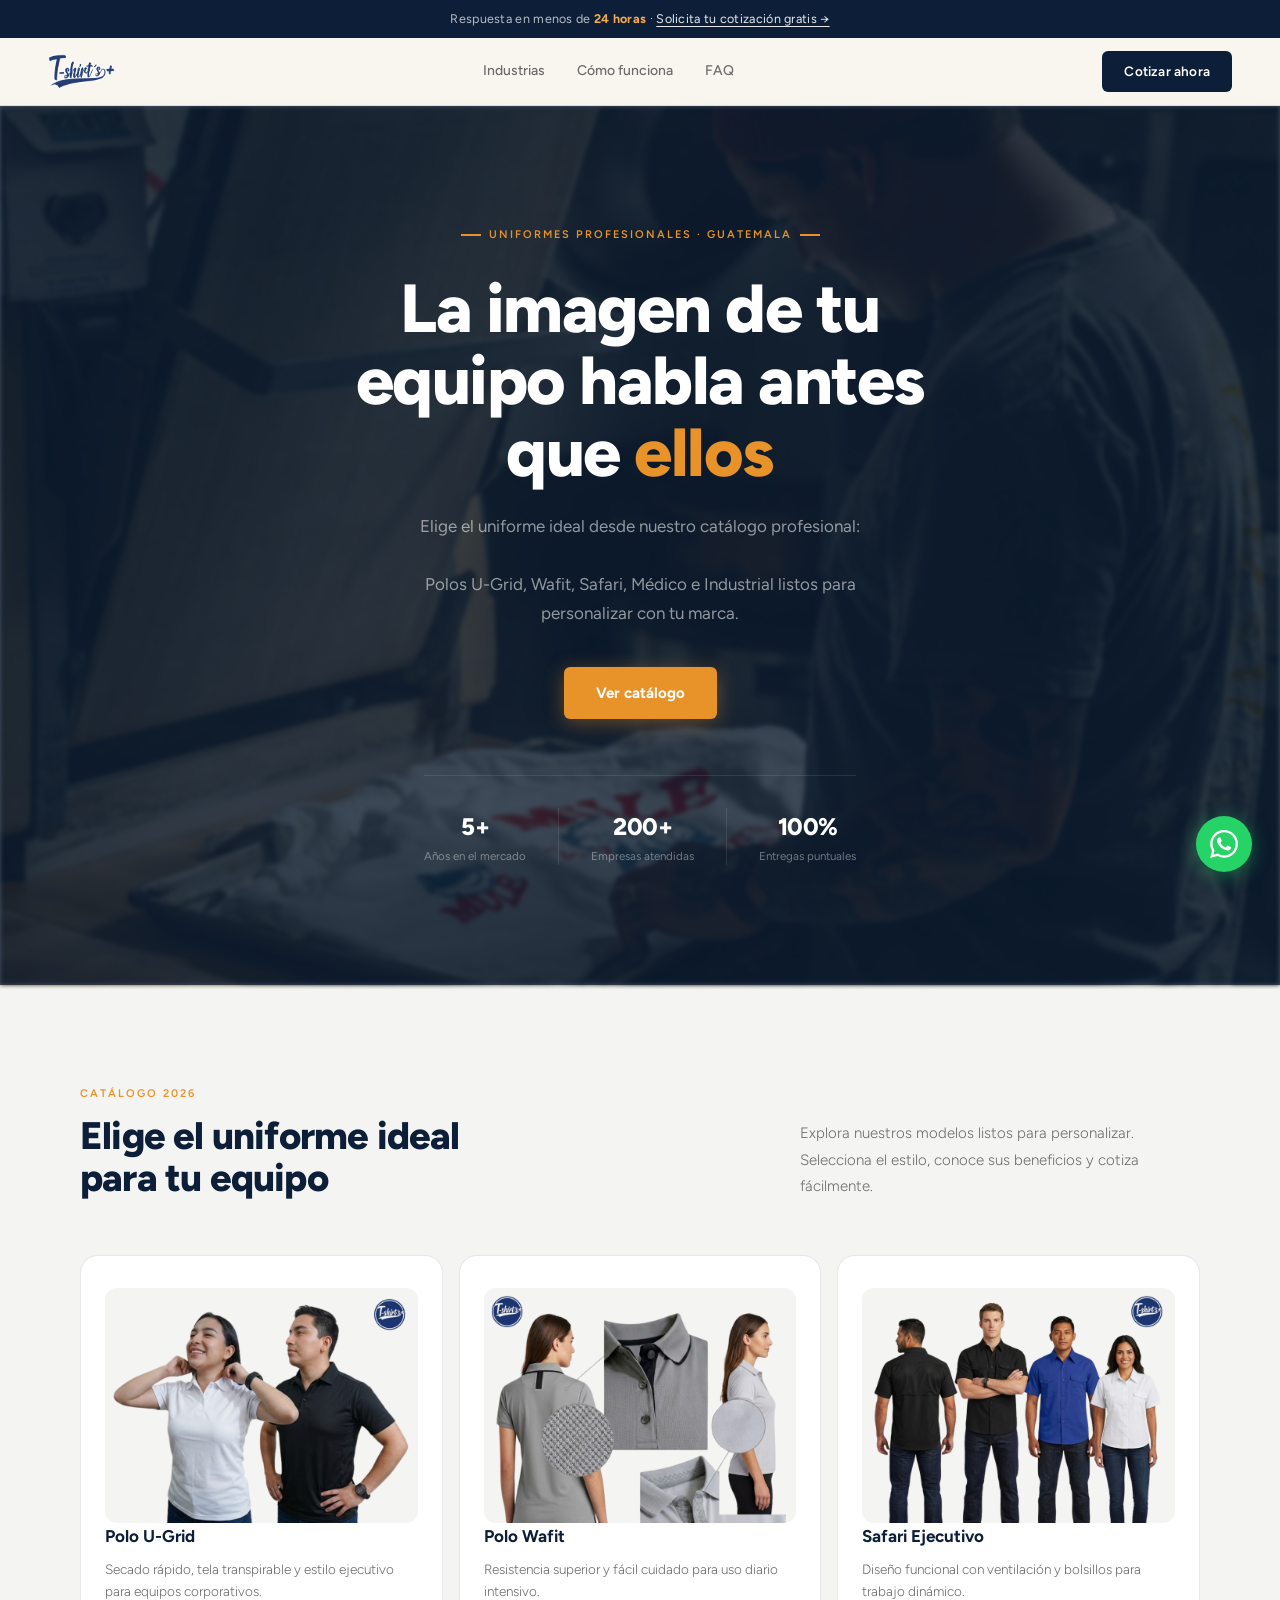
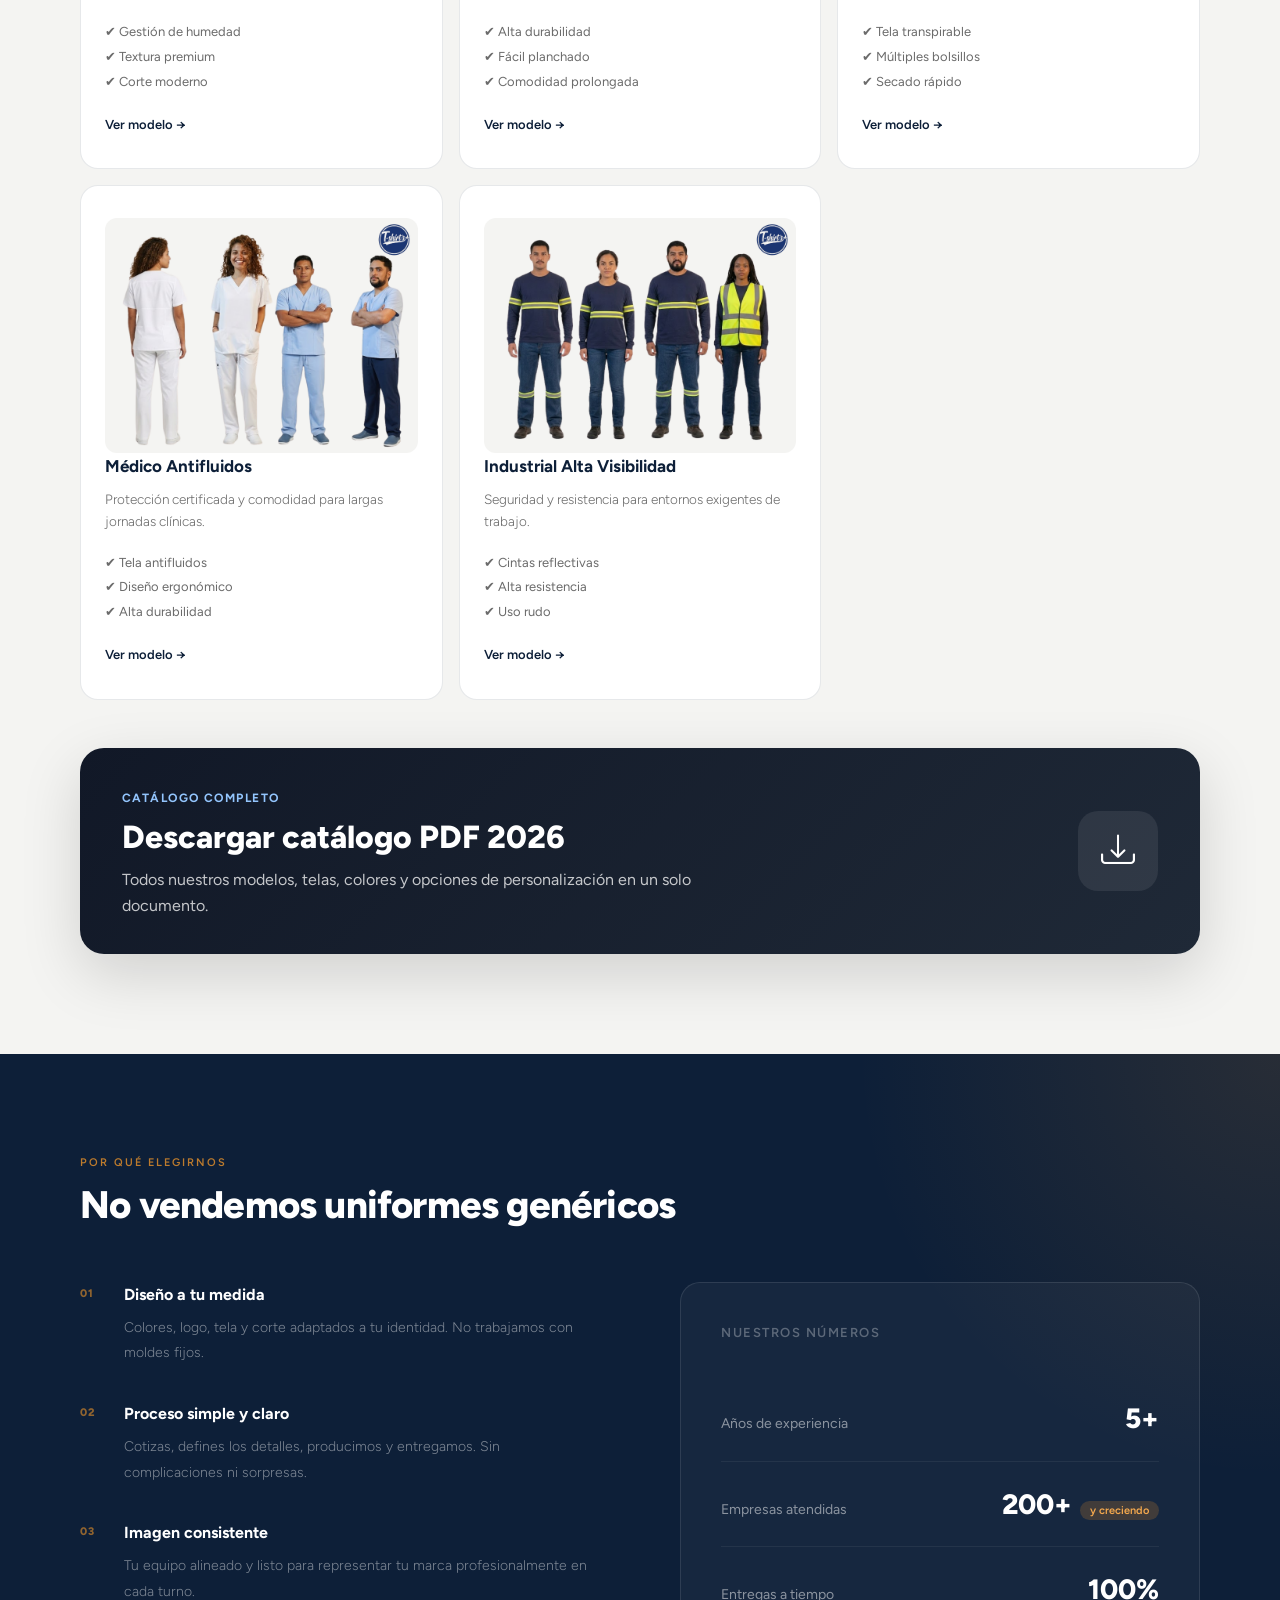
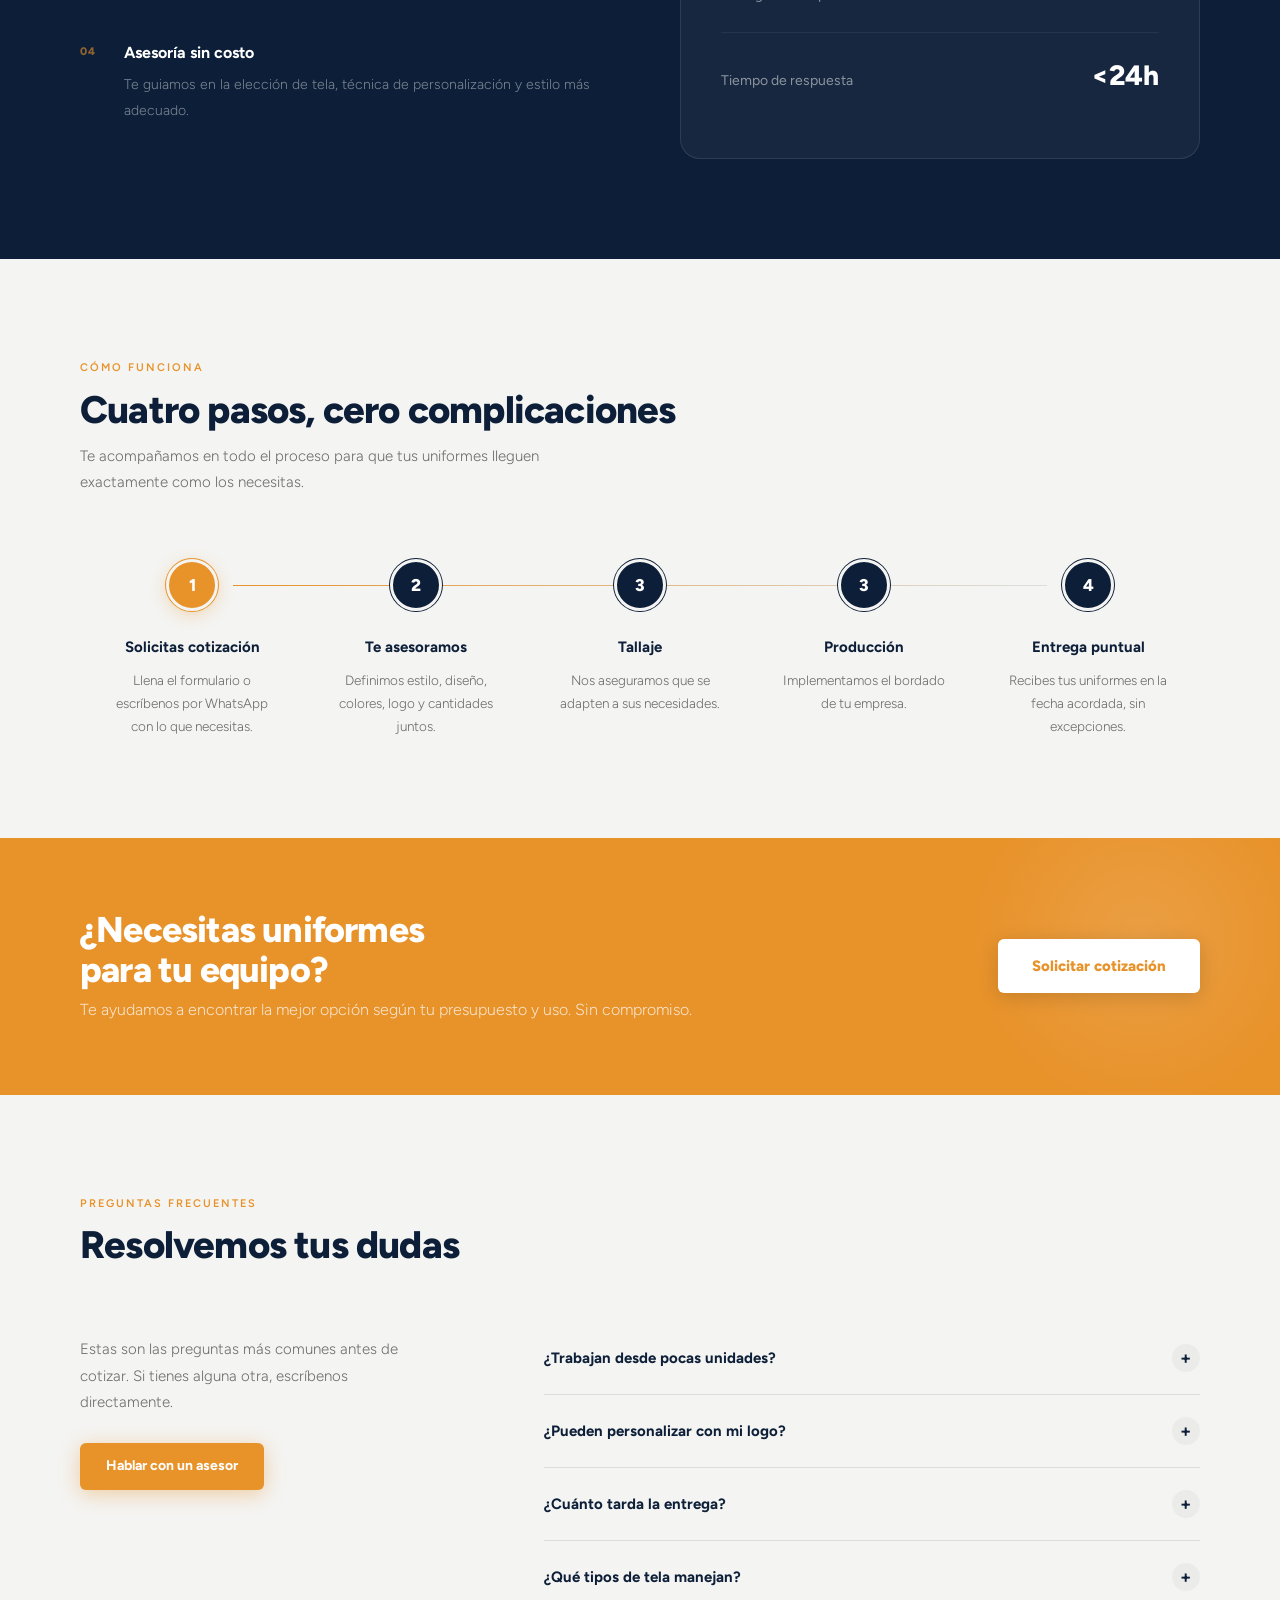
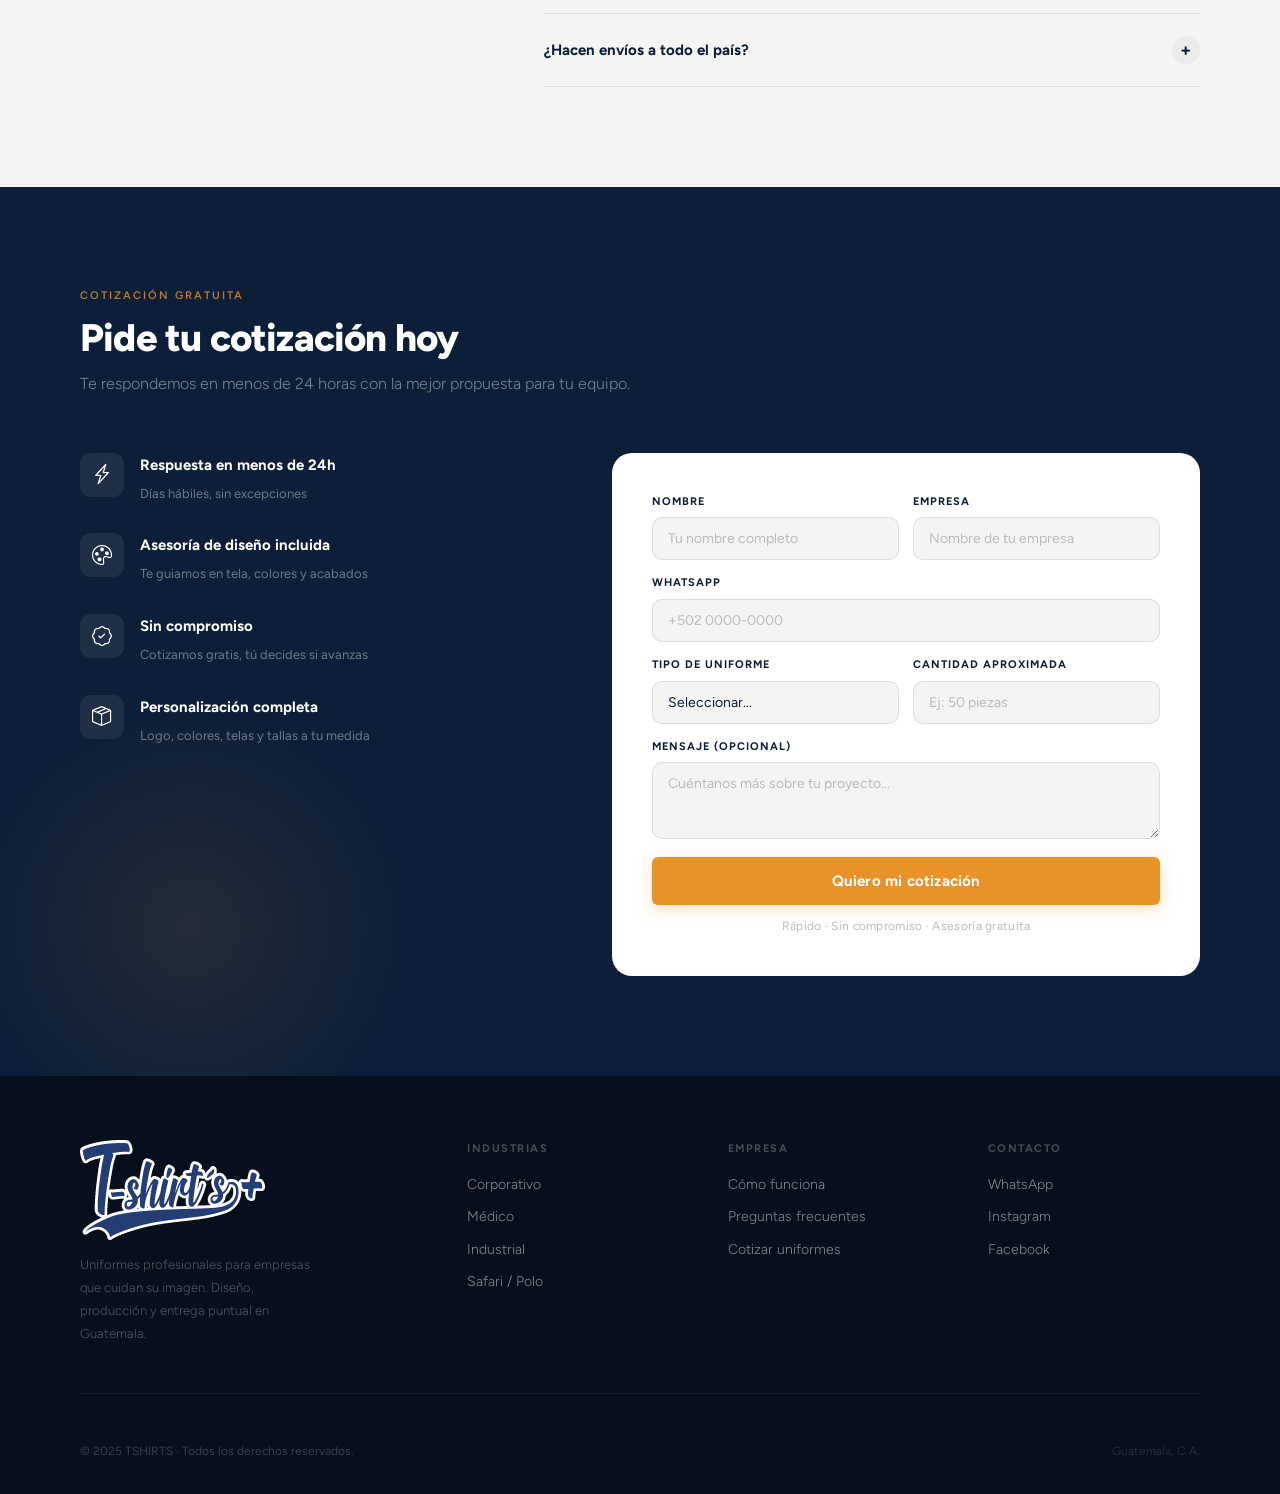
==== commit b84ef745: "update" ====
--- a/index.html
+++ b/index.html
@@ -20,7 +20,7 @@
   <img src="img/logo.png" alt="TShirts">
 </a>
   <div class="nav-links">
-    <a href="#industrias">Industrias</a>
+    <a href="#catalogo">Industrias</a>
     <a href="#proceso">Cómo funciona</a>
     <a href="#faq">FAQ</a>
   </div>
@@ -32,7 +32,7 @@
 
 <!-- Menú móvil -->
 <div class="mobile-menu" id="mobileMenu">
-  <a href="#industrias" onclick="closeMobileMenu()">Industrias</a>
+  <a href="#catalogo" onclick="closeMobileMenu()">Industrias</a>
   <a href="#proceso" onclick="closeMobileMenu()">Cómo funciona</a>
   <a href="#faq" onclick="closeMobileMenu()">FAQ</a>
   <a href="#cotizar" class="mob-cta" onclick="closeMobileMenu()">Cotizar ahora</a>
@@ -45,7 +45,7 @@
     <h1>La imagen de tu<br>equipo habla antes<br>que <em>ellos</em></h1>
     <p class="hero-sub">Elige el uniforme ideal desde nuestro catálogo profesional: <br> </br> Polos U-Grid, Wafit, Safari, Médico e Industrial listos para personalizar con tu marca.</p>
     <div class="hero-btns">
-      <a href="#cotizar" class="btn-primary">Ver catálogo</a>
+      <a href="#catalogo" class="btn-primary">Ver catálogo</a>
     </div>
     <div class="hero-proof">
       <div class="hero-proof-item">
@@ -186,6 +186,19 @@
     </div>
 
   </div>
+  <a href="catalogo.pdf" download class="catalogo-full-btn">
+  <div class="catalogo-full-content">
+    <div>
+      <span class="catalogo-label">CATÁLOGO COMPLETO</span>
+      <h3>Descargar catálogo PDF 2026</h3>
+      <p>Todos nuestros modelos, telas, colores y opciones de personalización en un solo documento.</p>
+    </div>
+
+    <div class="catalogo-icon">
+      <i class="bi bi-download"></i>
+    </div>
+  </div>
+</a>
 </section>
 
 <!-- POR QUÉ -->
@@ -430,10 +443,10 @@
     </div>
     <div class="footer-col">
       <h4>Industrias</h4>
-      <a href="#industrias">Corporativo</a>
-      <a href="#industrias">Médico</a>
-      <a href="#industrias">Industrial</a>
-      <a href="#industrias">Safari / Polo</a>
+      <a href="#catalogo">Corporativo</a>
+      <a href="#catalogo">Médico</a>
+      <a href="#catalogo">Industrial</a>
+      <a href="#catalogo">Safari / Polo</a>
     </div>
     <div class="footer-col">
       <h4>Empresa</h4>
@@ -454,7 +467,7 @@
   </div>
 </footer>
 
-<a href="https://wa.me/50250173186" class="wa">
+<a href="https://wa.me/50241843783" class="wa">
   <svg viewBox="0 0 24 24"><path d="M17.472 14.382c-.297-.149-1.758-.867-2.03-.967-.273-.099-.471-.148-.67.15-.197.297-.767.966-.94 1.164-.173.199-.347.223-.644.075-.297-.15-1.255-.463-2.39-1.475-.883-.788-1.48-1.761-1.653-2.059-.173-.297-.018-.458.13-.606.134-.133.298-.347.446-.52.149-.174.198-.298.298-.497.099-.198.05-.371-.025-.52-.075-.149-.669-1.612-.916-2.207-.242-.579-.487-.5-.669-.51-.173-.008-.371-.01-.57-.01-.198 0-.52.074-.792.372-.272.297-1.04 1.016-1.04 2.479 0 1.462 1.065 2.875 1.213 3.074.149.198 2.096 3.2 5.077 4.487.709.306 1.262.489 1.694.625.712.227 1.36.195 1.871.118.571-.085 1.758-.719 2.006-1.413.248-.694.248-1.289.173-1.413-.074-.124-.272-.198-.57-.347m-5.421 7.403h-.004a9.87 9.87 0 01-5.031-1.378l-.361-.214-3.741.982.998-3.648-.235-.374a9.86 9.86 0 01-1.51-5.26c.001-5.45 4.436-9.884 9.888-9.884 2.64 0 5.122 1.03 6.988 2.898a9.825 9.825 0 012.893 6.994c-.003 5.45-4.437 9.884-9.885 9.884m8.413-18.297A11.815 11.815 0 0012.05 0C5.495 0 .16 5.335.157 11.892c0 2.096.547 4.142 1.588 5.945L.057 24l6.305-1.654a11.882 11.882 0 005.683 1.448h.005c6.554 0 11.89-5.335 11.893-11.893a11.821 11.821 0 00-3.48-8.413z"/></svg>
 </a>
 
--- a/style.css
+++ b/style.css
@@ -1265,4 +1265,80 @@
 
 .card-features li {
   margin-bottom: 4px;
+}
+
+.catalogo-full-btn{
+  display:block;
+  width:100%;
+  margin-top:48px;
+  text-decoration:none;
+  color:#fff;
+  border-radius:24px;
+  overflow:hidden;
+  background:linear-gradient(135deg,#111827,#1f2937);
+  box-shadow:0 20px 60px rgba(0,0,0,.15);
+  transition:.3s ease;
+}
+
+.catalogo-full-btn:hover{
+  transform:translateY(-4px);
+  box-shadow:0 30px 80px rgba(0,0,0,.22);
+}
+
+.catalogo-full-content{
+  padding:36px 42px;
+  display:flex;
+  justify-content:space-between;
+  align-items:center;
+  gap:24px;
+}
+
+.catalogo-label{
+  display:inline-block;
+  font-size:12px;
+  letter-spacing:.12em;
+  color:#93c5fd;
+  margin-bottom:12px;
+  font-weight:700;
+}
+
+.catalogo-full-content h3{
+  margin:0;
+  font-size:32px;
+  font-weight:800;
+  line-height:1.1;
+}
+
+.catalogo-full-content p{
+  margin:12px 0 0;
+  color:rgba(255,255,255,.75);
+  max-width:650px;
+  line-height:1.6;
+}
+
+.catalogo-icon{
+  width:80px;
+  height:80px;
+  flex-shrink:0;
+  border-radius:20px;
+  background:rgba(255,255,255,.08);
+  display:flex;
+  align-items:center;
+  justify-content:center;
+}
+
+.catalogo-icon i{
+  font-size:34px;
+}
+
+@media (max-width:768px){
+  .catalogo-full-content{
+    flex-direction:column;
+    text-align:center;
+    padding:28px 24px;
+  }
+
+  .catalogo-full-content h3{
+    font-size:24px;
+  }
 }
